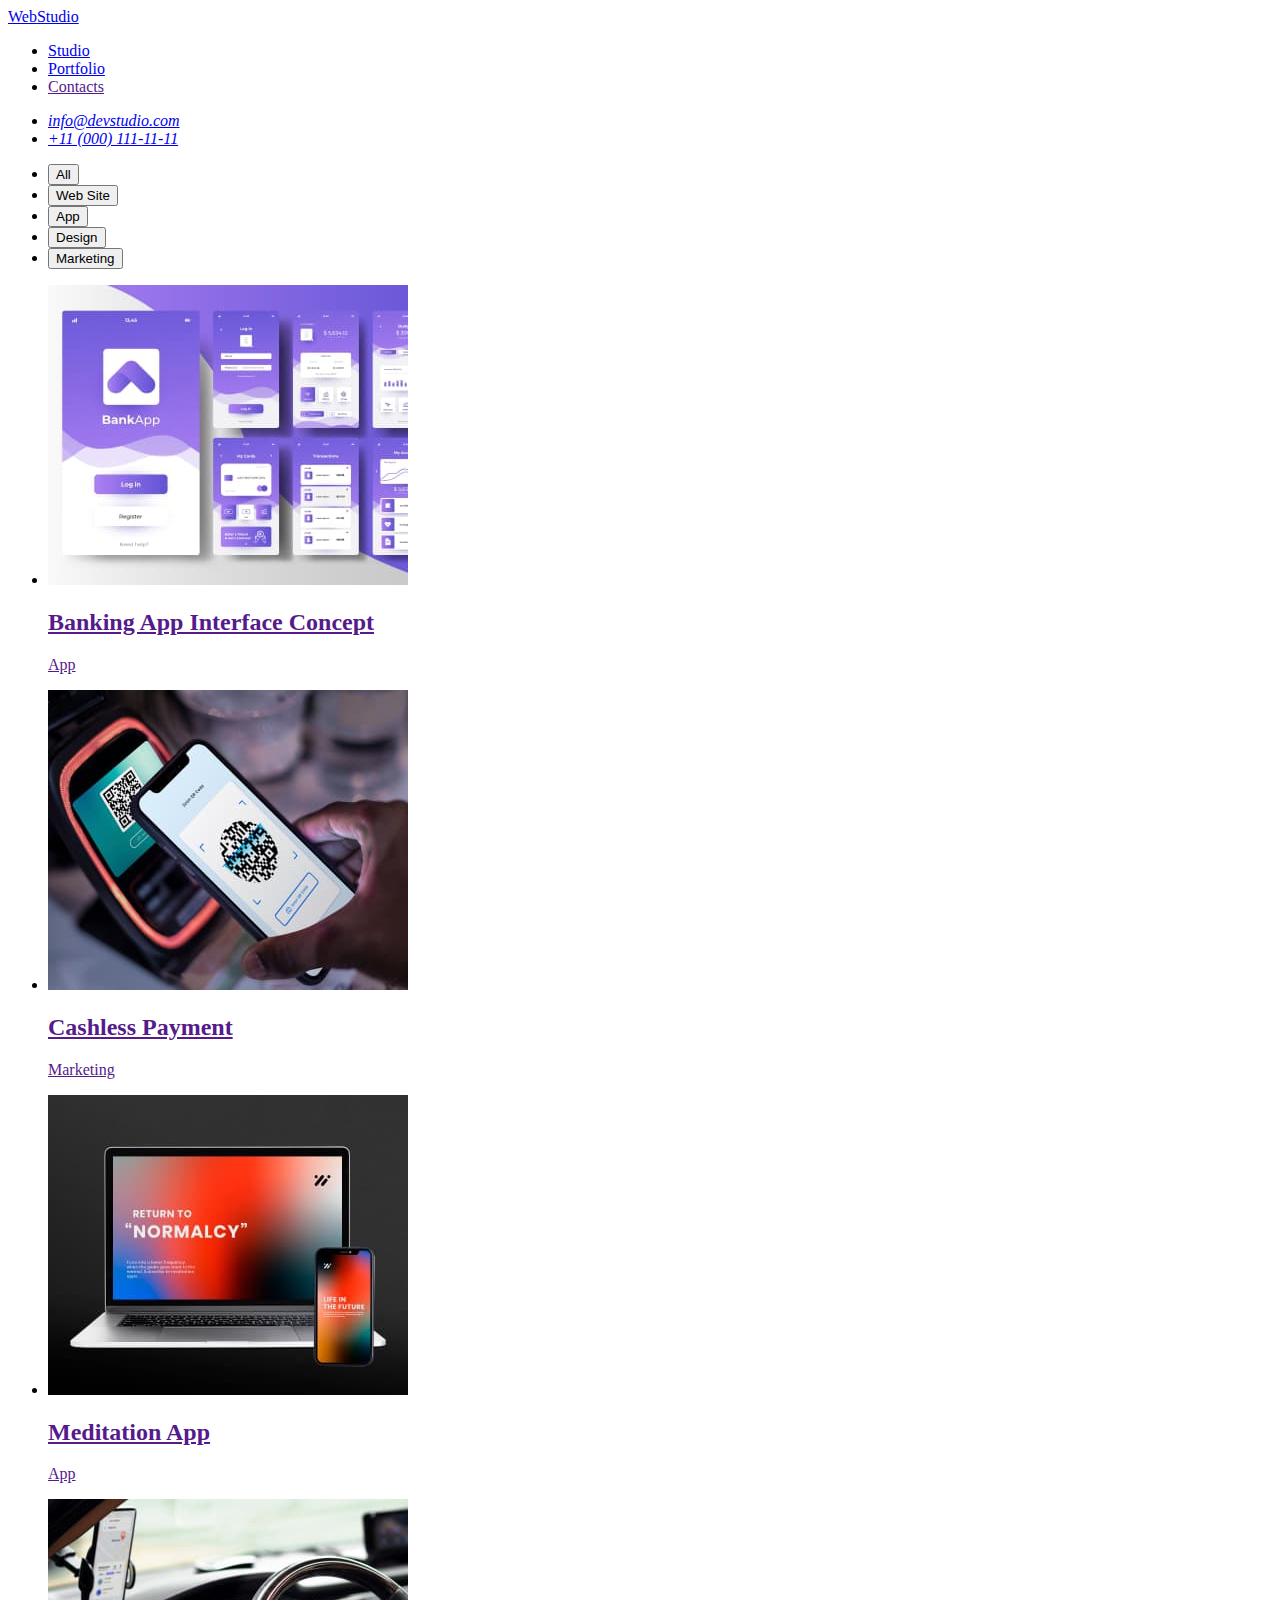
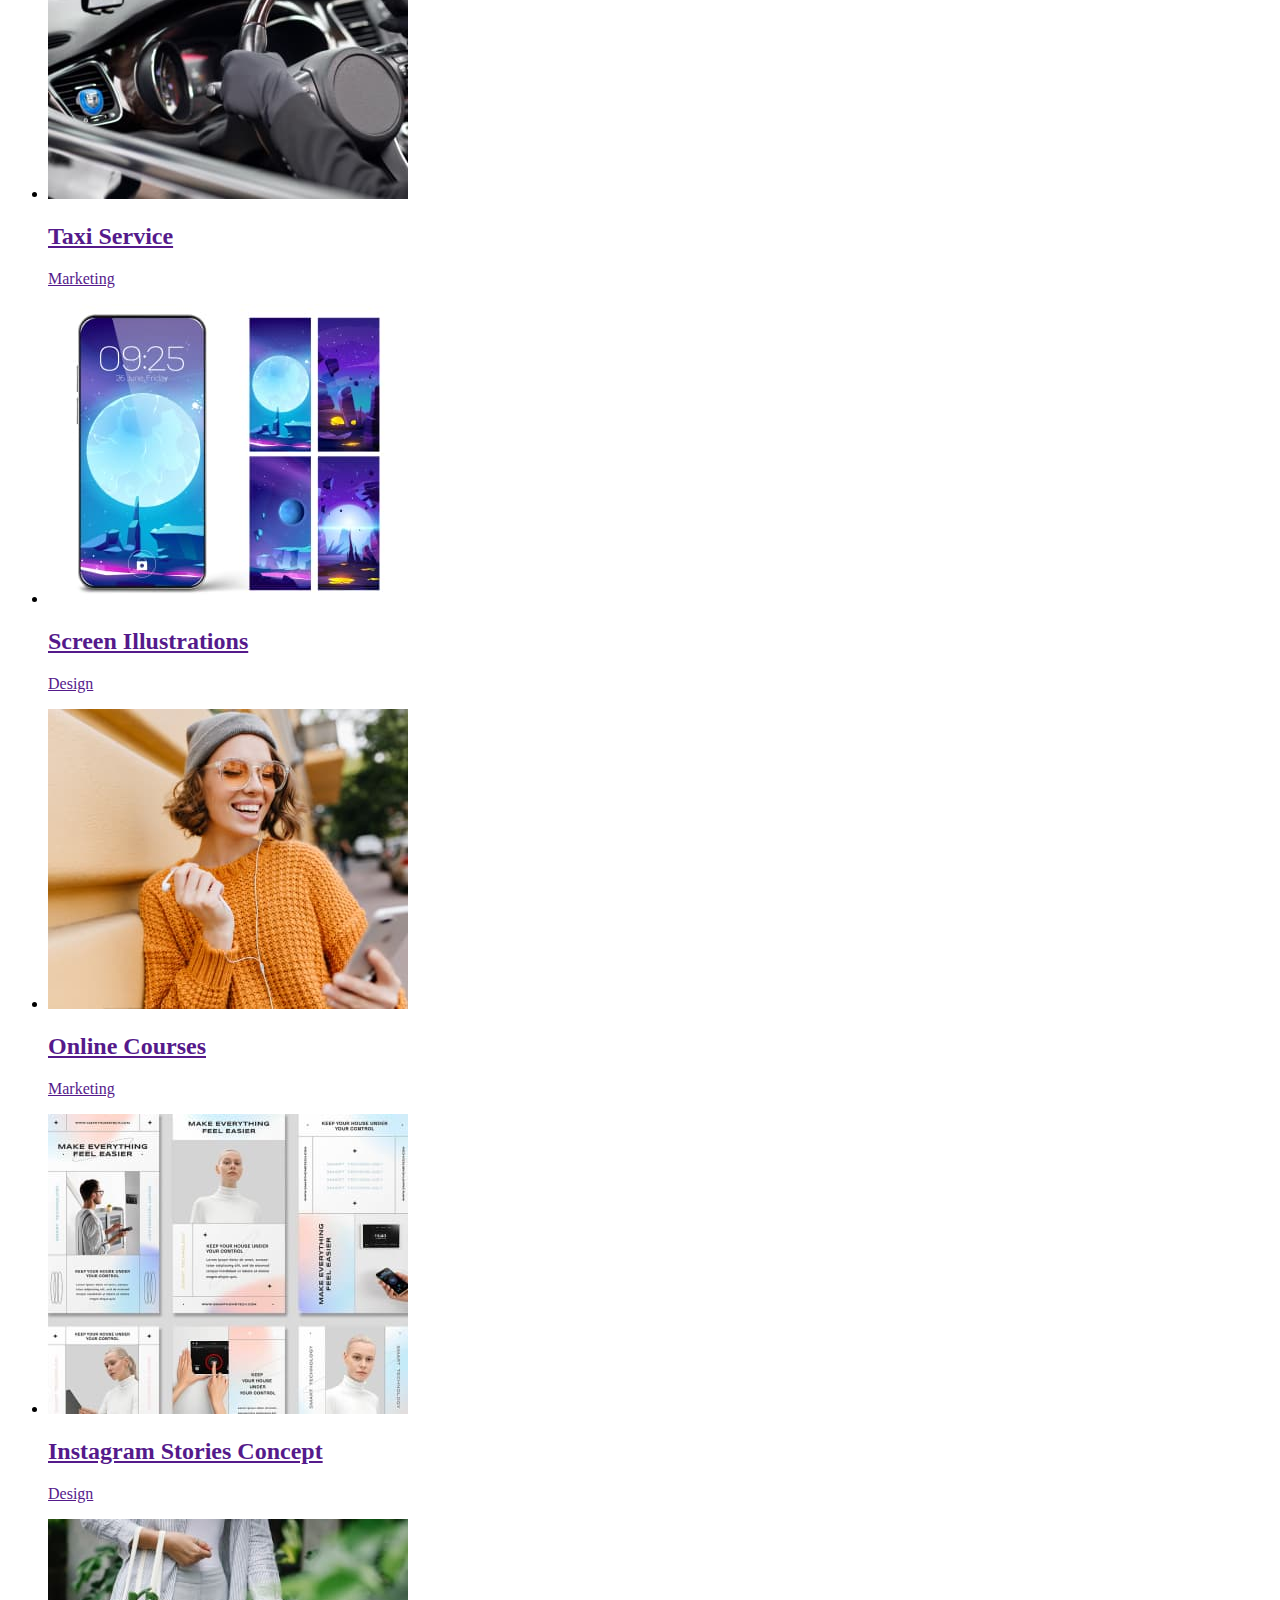
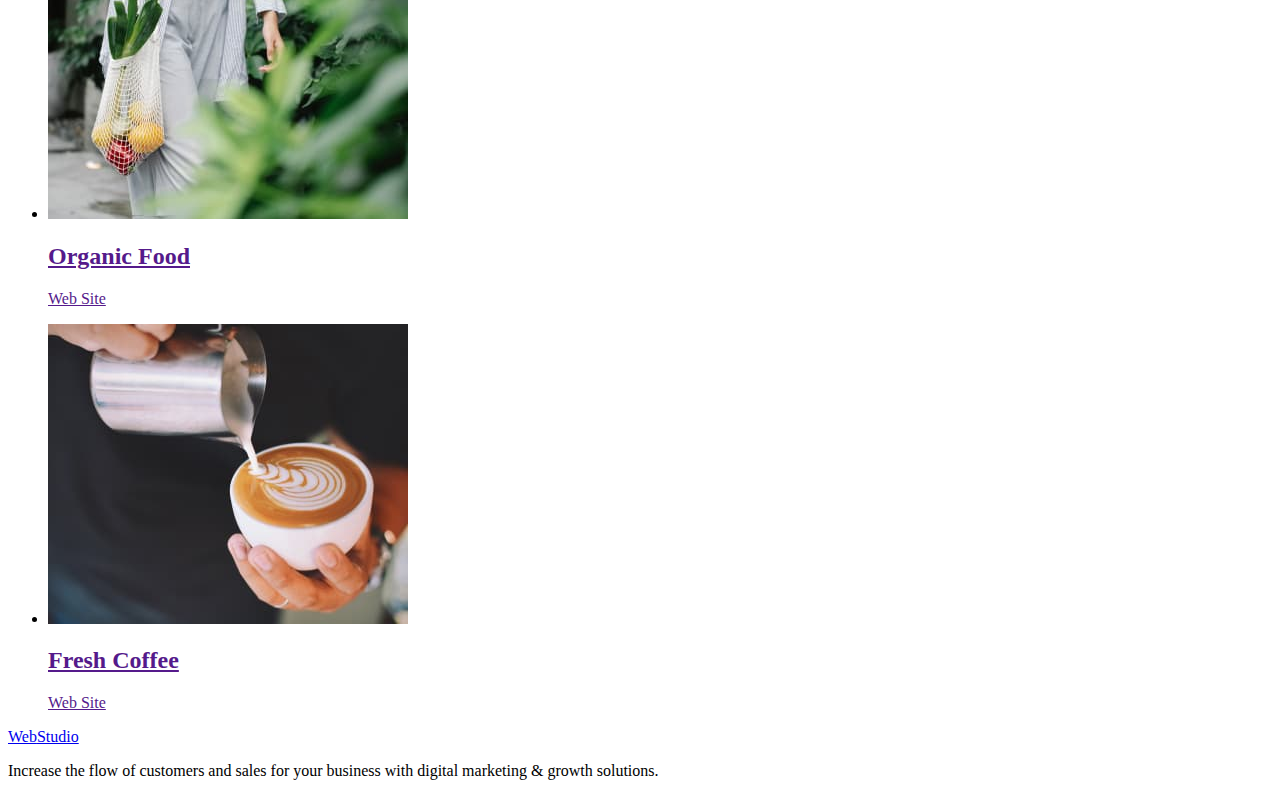
==== portfolio.html @ 2cf8aba6 "19.03" ====
<!DOCTYPE html>
<html lang="en">

<head>
  <meta charset="UTF-8">
  <meta http-equiv="X-UA-Compatible" content="IE=edge">
  <meta name="viewport" content="width=device-width, initial-scale=1.0">
  <title>Document</title>
  <link rel="preconnect" href="https://fonts.googleapis.com">
  <link rel="preconnect" href="https://fonts.gstatic.com" crossorigin>
  <link rel="preconnect" href="https://fonts.googleapis.com">
  <link rel="preconnect" href="https://fonts.gstatic.com" crossorigin>
  <link href="https://fonts.googleapis.com/css2?family=Raleway:wght@800&family=Roboto:wght@400;500;700;900&display=swap"
    rel="stylesheet">
  <link rel="stylesheet" href="./styles.css/styles.css">
</head>

<body>
  <header>
    <nav>
      <a href="./index.html" class="link-webstudio link">Web<span class="logo-studio">Studio</span> </a>
      <ul class="site-nav list">
        <li><a href="./index.html" class="nav-header link">Studio</a></li>
        <li><a href="./portfolio.html" class="nav-header link">Portfolio</a></li>
        <li><a href="" class="nav-header link">Contacts</a></li>
      </ul>
    </nav>
    <address class="auth-nav">
      <ul class="list">
        <li><a class="auth-nav-list link" href="mailto:info@devstudio.com">info@devstudio.com</a></li>
        <li><a class="auth-nav-list link" href="tel:+110001111111">+11 (000) 111-11-11</a></li>
      </ul>
    </address>
  </header>

  <main>
    <section>
      <h1 class="hidden-title" hidden>Hello</h1>
      <ul class="list">
        <li><button type="button" class="nav-button">All</button></li>
        <li><button type="button" class="nav-button">Web Site</button></li>
        <li><button type="button" class="nav-button">App</button></li>
        <li><button type="button" class="nav-button">Design</button></li>
        <li><button type="button" class="nav-button">Marketing</button></li>
      </ul>
      <ul class="gallery list">
        <li><a href="" class="link">
            <img src="./images/1.jpg" alt="banking-app" width="360">
            <h2 class="gallery-titile-small">Banking App Interface Concept</h2>
            <p class="gallery-text">App</p>
          </a></li>
        <li><a href="" class="link">
            <img src="./images/2.jpg" alt="marketing" width="360">
            <h2 class="gallery-titile-small">Cashless Payment</h2>
            <p class="gallery-text">Marketing</p>
          </a></li>
        <li><a href="" class="link">
            <img src="./images/3.jpg" alt="meditation-app" width="360">
            <h2 class="gallery-titile-small">Meditation App</h2>
            <p class="gallery-text">App</p>
          </a></li>
        <li><a href="" class="link">
            <img src="./images/4.jpg" alt="taxy-serv" width="360">
            <h2 class="gallery-titile-small">Taxi Service</h2>
            <p class="gallery-text">Marketing</p>
          </a></li>
        <li><a href="" class="link">
            <img src="./images/5.jpg" alt="illustrations" width="360">
            <h2 class="gallery-titile-small">Screen Illustrations</h2>
            <p class="gallery-text">Design</p>
          </a></li>
        <li><a href="" class="link">
            <img src="./images/6.jpg" alt="coursers-marceting" width="360">
            <h2 class="gallery-titile-small">Online Courses</h2>
            <p class="gallery-text">Marketing</p>
          </a></li>
        <li><a href="" class="link">
            <img src="./images/7.jpg" alt="stories-concept" width="360">
            <h2 class="gallery-titile-small">Instagram Stories Concept</h2>
            <p class="gallery-text">Design</p>
          </a></li>
        <li><a href="" class="link">
            <img src="./images/8.jpg" alt="organic-food" width="360">
            <h2 class="gallery-titile-small">Organic Food</h2>
            <p class="gallery-text">Web Site</p>
          </a></li>
        <li><a href="" class="link">
            <img src="./images/9.jpg" alt="coffee-site" width="360">
            <h2 class="gallery-titile-small">Fresh Coffee</h2>
            <p class="gallery-text">Web Site</p>
          </a></li>
      </ul>
    </section>
  </main>
  <footer class="footer">
    <a href="./index.html" class="footer-logo link">Web<span class="logo-studio-footer">Studio</span></a>
    <p class="footer-text">
      Increase the flow of customers and sales for your business with digital
      marketing & growth solutions.
    </p>
  </footer>
</body>

</html>
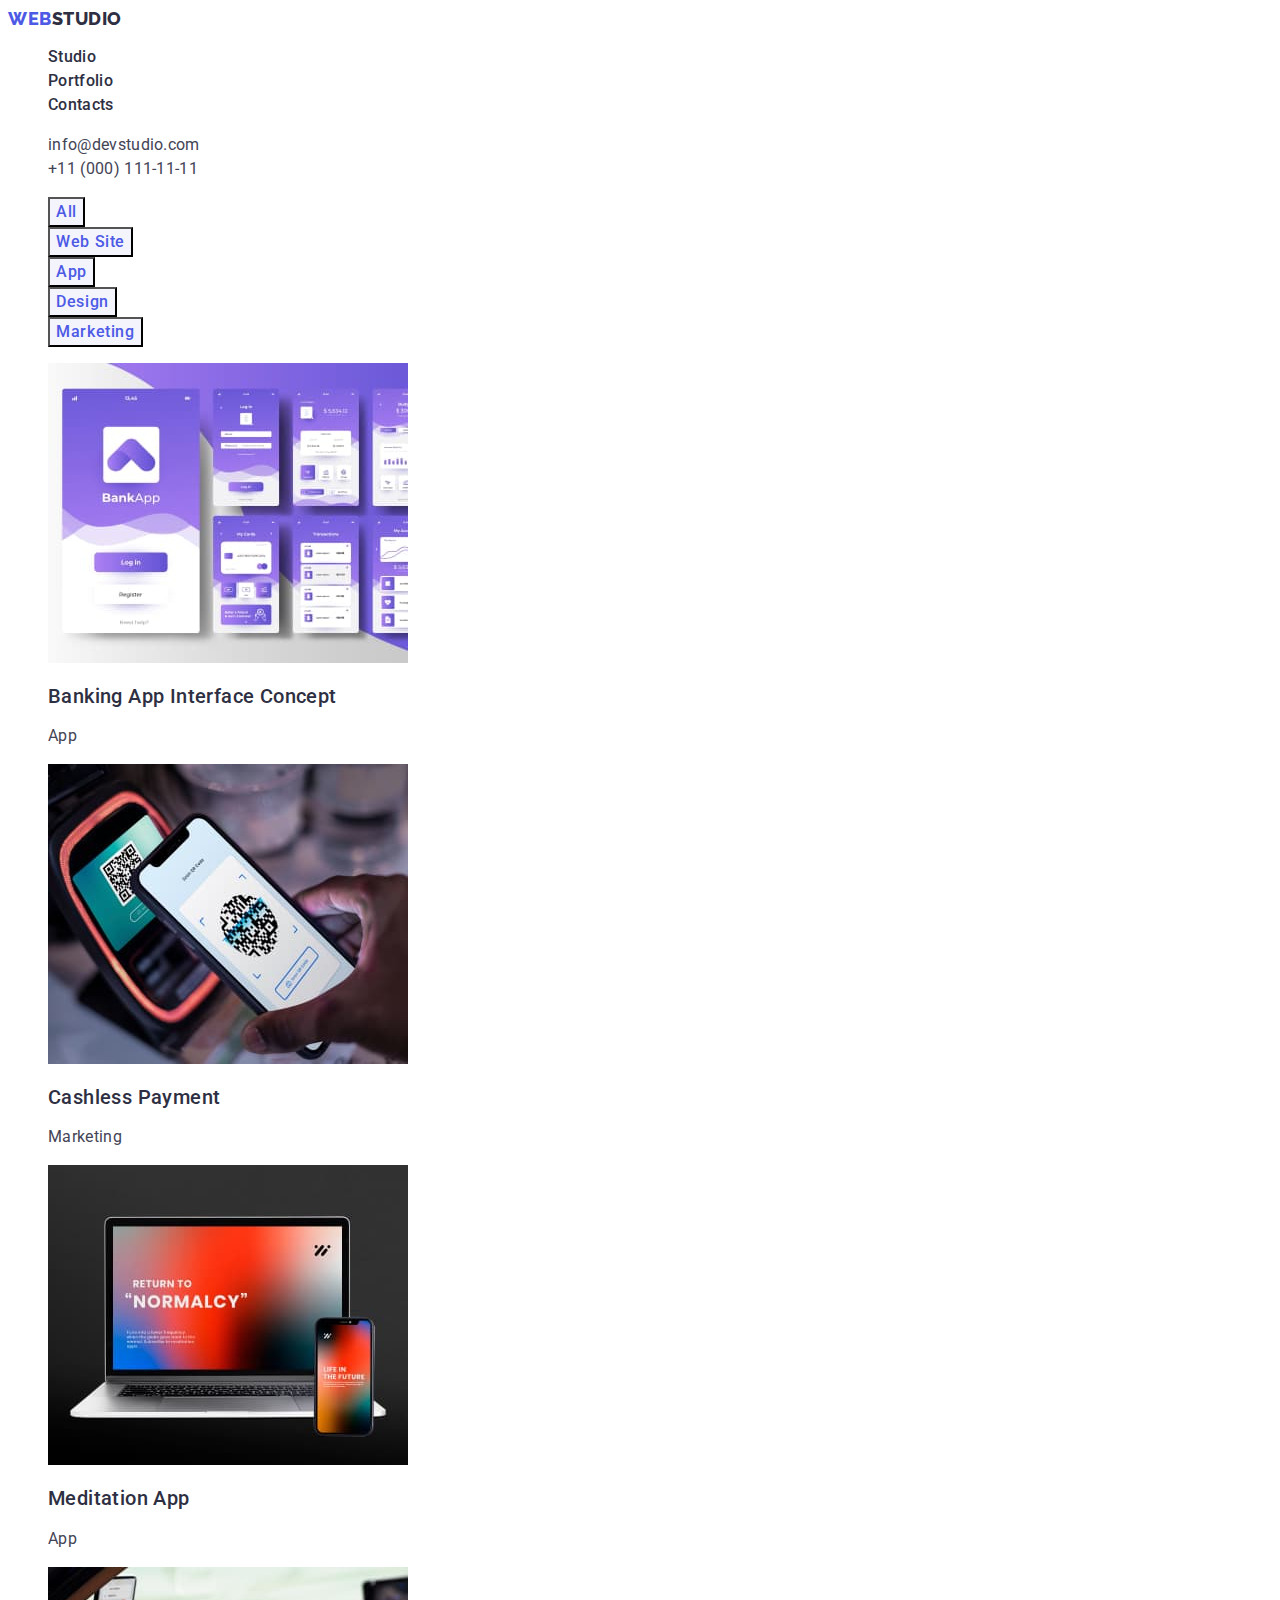
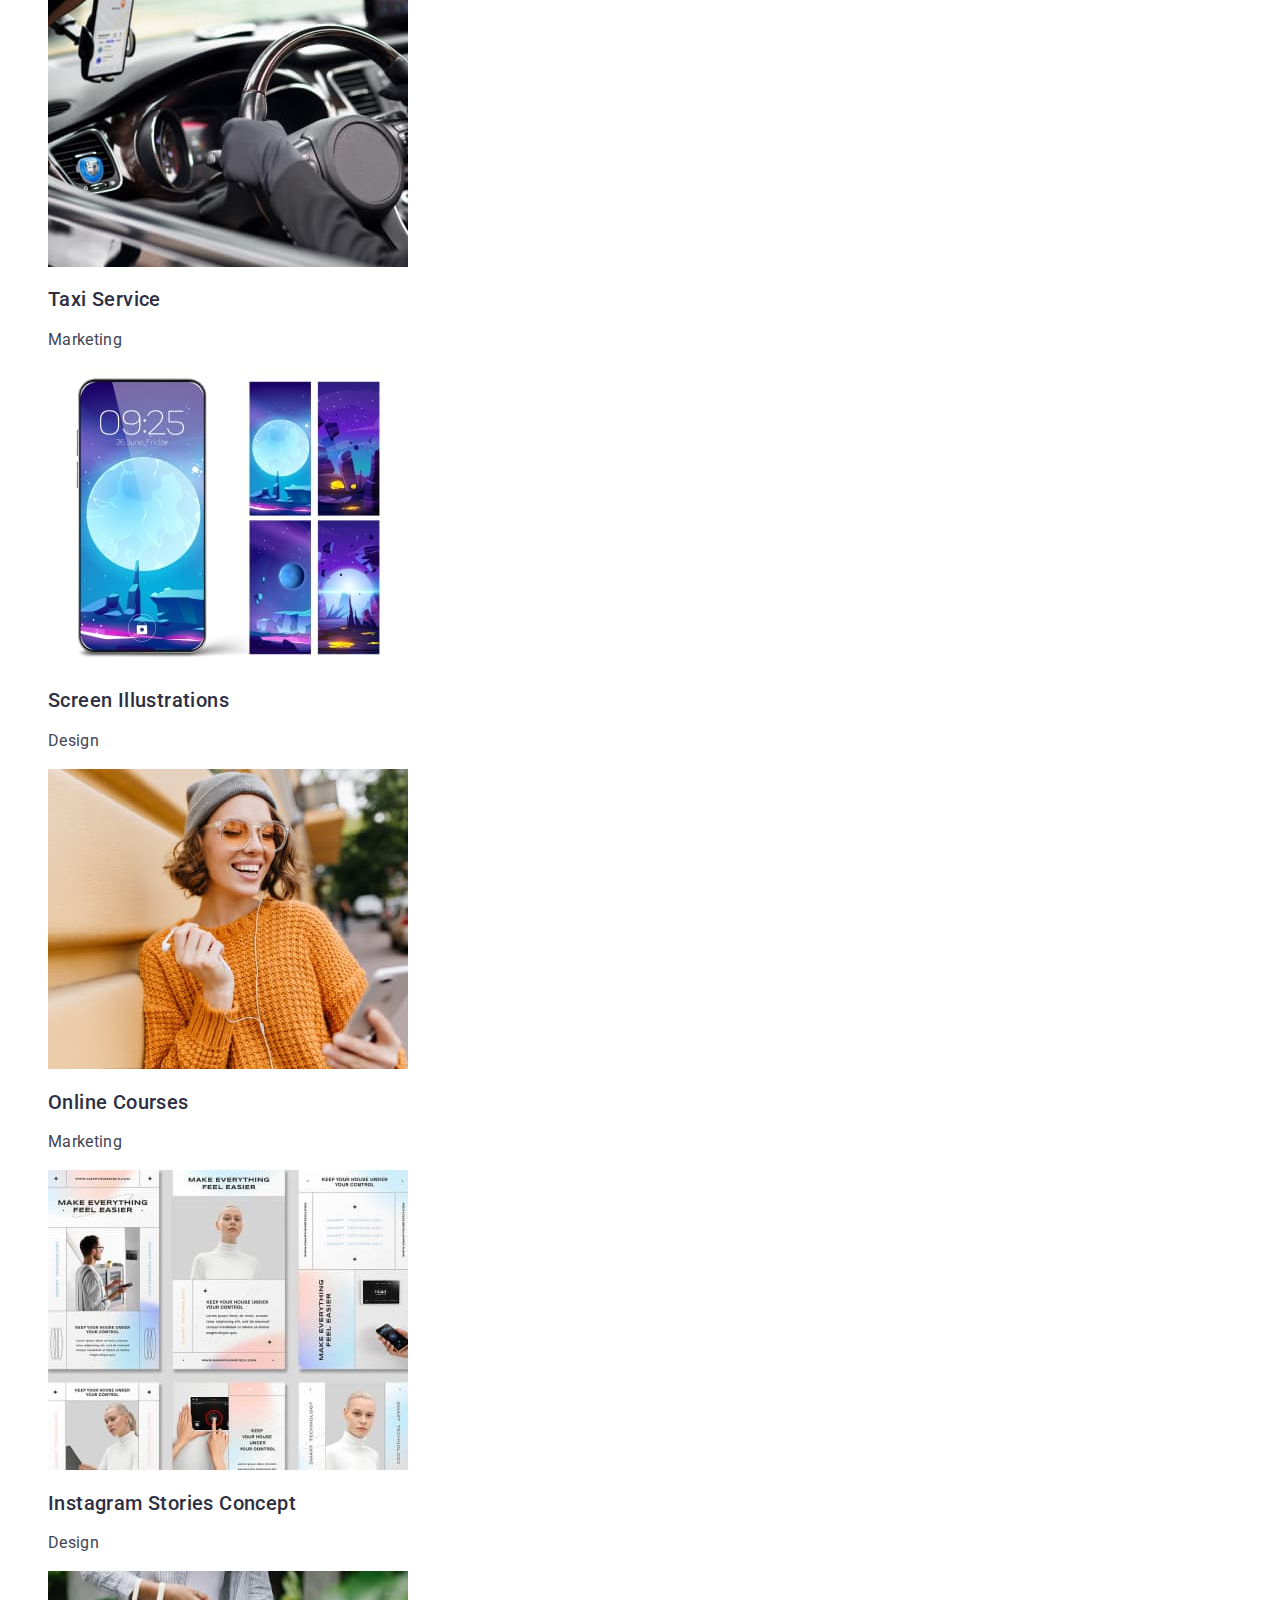
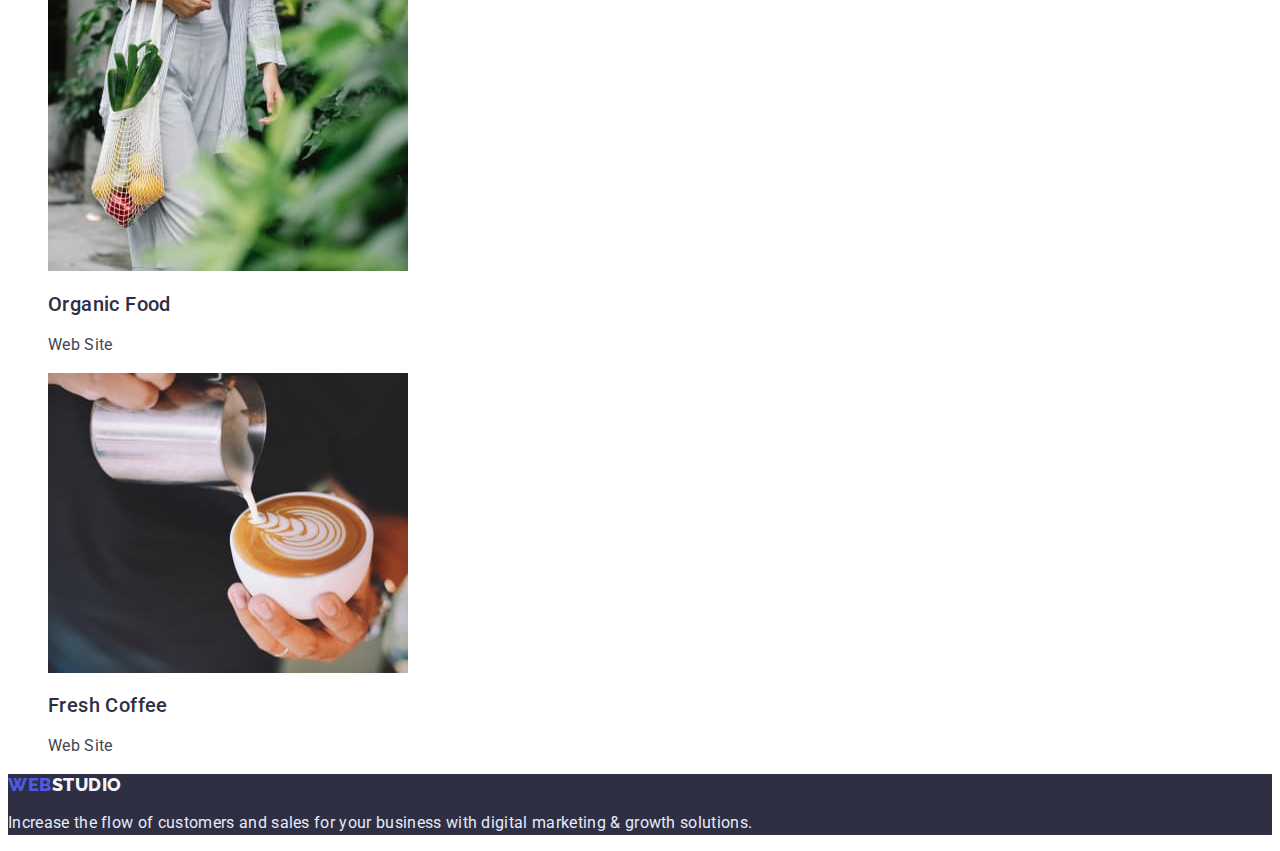
==== commit 1e71dd6f: "19/3/1" ====
--- a/portfolio.html
+++ b/portfolio.html
@@ -1,104 +1,100 @@
 <!DOCTYPE html>
 <html lang="en">
+<head>
+    <meta charset="UTF-8">
+    <meta http-equiv="X-UA-Compatible" content="IE=edge">
+    <meta name="viewport" content="width=device-width, initial-scale=1.0">
+    <title>Document</title>
+    <link rel="preconnect" href="https://fonts.googleapis.com">
+    <link rel="preconnect" href="https://fonts.gstatic.com" crossorigin>
+   <link rel="preconnect" href="https://fonts.googleapis.com">
+<link rel="preconnect" href="https://fonts.gstatic.com" crossorigin>
+<link href="https://fonts.googleapis.com/css2?family=Raleway:wght@800&family=Roboto:wght@400;500;700;900&display=swap" rel="stylesheet">
+    <link rel="stylesheet" href="./css/styles.css">
+</head>
+<body>
+    <header>
+      <nav>
+        <a href="./index.html" class="link-webstudio link">Web<span class="logo-studio">Studio</span> </a>
+        <ul class="site-nav list">
+          <li><a href="./index.html" class="nav-header link">Studio</a></li>
+          <li><a href="./portfolio.html" class="nav-header link">Portfolio</a></li>
+          <li><a href="" class="nav-header link">Contacts</a></li>
+        </ul>
+      </nav>
+      <address class="auth-nav">
+        <ul class="list">
+          <li><a class="auth-nav-list link" href="mailto:info@devstudio.com">info@devstudio.com</a></li>
+          <li><a class="auth-nav-list link" href="tel:+110001111111">+11 (000) 111-11-11</a></li>
+        </ul>
+      </address>
+    </header>
 
-<head>
-  <meta charset="UTF-8">
-  <meta http-equiv="X-UA-Compatible" content="IE=edge">
-  <meta name="viewport" content="width=device-width, initial-scale=1.0">
-  <title>Document</title>
-  <link rel="preconnect" href="https://fonts.googleapis.com">
-  <link rel="preconnect" href="https://fonts.gstatic.com" crossorigin>
-  <link rel="preconnect" href="https://fonts.googleapis.com">
-  <link rel="preconnect" href="https://fonts.gstatic.com" crossorigin>
-  <link href="https://fonts.googleapis.com/css2?family=Raleway:wght@800&family=Roboto:wght@400;500;700;900&display=swap"
-    rel="stylesheet">
-  <link rel="stylesheet" href="./styles.css/styles.css">
-</head>
-
-<body>
-  <header>
-    <nav>
-      <a href="./index.html" class="link-webstudio link">Web<span class="logo-studio">Studio</span> </a>
-      <ul class="site-nav list">
-        <li><a href="./index.html" class="nav-header link">Studio</a></li>
-        <li><a href="./portfolio.html" class="nav-header link">Portfolio</a></li>
-        <li><a href="" class="nav-header link">Contacts</a></li>
-      </ul>
-    </nav>
-    <address class="auth-nav">
-      <ul class="list">
-        <li><a class="auth-nav-list link" href="mailto:info@devstudio.com">info@devstudio.com</a></li>
-        <li><a class="auth-nav-list link" href="tel:+110001111111">+11 (000) 111-11-11</a></li>
-      </ul>
-    </address>
-  </header>
-
-  <main>
+      <main>
     <section>
       <h1 class="hidden-title" hidden>Hello</h1>
-      <ul class="list">
-        <li><button type="button" class="nav-button">All</button></li>
-        <li><button type="button" class="nav-button">Web Site</button></li>
-        <li><button type="button" class="nav-button">App</button></li>
-        <li><button type="button" class="nav-button">Design</button></li>
-        <li><button type="button" class="nav-button">Marketing</button></li>
-      </ul>
-      <ul class="gallery list">
-        <li><a href="" class="link">
-            <img src="./images/1.jpg" alt="banking-app" width="360">
-            <h2 class="gallery-titile-small">Banking App Interface Concept</h2>
-            <p class="gallery-text">App</p>
+        <ul class="list">
+          <li><button type="button" class="nav-button">All</button></li>
+          <li><button type="button" class="nav-button">Web Site</button></li>
+          <li><button type="button" class="nav-button">App</button></li>
+          <li><button type="button" class="nav-button">Design</button></li>
+          <li><button type="button" class="nav-button">Marketing</button></li>
+        </ul>
+        <ul class="gallery list">
+          <li><a href="" class="link">
+          <img src="./images/1.jpg" alt="banking-app" width="360">     
+          <h2 class="gallery-titile-small">Banking App Interface Concept</h2>
+          <p class="gallery-text">App</p>
           </a></li>
-        <li><a href="" class="link">
+          <li><a href="" class="link">
             <img src="./images/2.jpg" alt="marketing" width="360">
             <h2 class="gallery-titile-small">Cashless Payment</h2>
             <p class="gallery-text">Marketing</p>
-          </a></li>
-        <li><a href="" class="link">
+            </a></li>
+          <li><a href="" class="link">
             <img src="./images/3.jpg" alt="meditation-app" width="360">
             <h2 class="gallery-titile-small">Meditation App</h2>
             <p class="gallery-text">App</p>
-          </a></li>
-        <li><a href="" class="link">
+            </a></li>
+          <li><a href="" class="link">
             <img src="./images/4.jpg" alt="taxy-serv" width="360">
             <h2 class="gallery-titile-small">Taxi Service</h2>
             <p class="gallery-text">Marketing</p>
-          </a></li>
-        <li><a href="" class="link">
+            </a></li>
+          <li><a href="" class="link">
             <img src="./images/5.jpg" alt="illustrations" width="360">
             <h2 class="gallery-titile-small">Screen Illustrations</h2>
             <p class="gallery-text">Design</p>
-          </a></li>
-        <li><a href="" class="link">
+            </a></li>
+          <li><a href="" class="link">
             <img src="./images/6.jpg" alt="coursers-marceting" width="360">
             <h2 class="gallery-titile-small">Online Courses</h2>
             <p class="gallery-text">Marketing</p>
-          </a></li>
-        <li><a href="" class="link">
+            </a></li>
+          <li><a href="" class="link">
             <img src="./images/7.jpg" alt="stories-concept" width="360">
             <h2 class="gallery-titile-small">Instagram Stories Concept</h2>
             <p class="gallery-text">Design</p>
-          </a></li>
-        <li><a href="" class="link">
+           </a></li>
+          <li><a href="" class="link">
             <img src="./images/8.jpg" alt="organic-food" width="360">
             <h2 class="gallery-titile-small">Organic Food</h2>
             <p class="gallery-text">Web Site</p>
           </a></li>
-        <li><a href="" class="link">
+          <li><a href="" class="link">
             <img src="./images/9.jpg" alt="coffee-site" width="360">
             <h2 class="gallery-titile-small">Fresh Coffee</h2>
             <p class="gallery-text">Web Site</p>
           </a></li>
-      </ul>
-    </section>
-  </main>
-  <footer class="footer">
-    <a href="./index.html" class="footer-logo link">Web<span class="logo-studio-footer">Studio</span></a>
-    <p class="footer-text">
-      Increase the flow of customers and sales for your business with digital
-      marketing & growth solutions.
-    </p>
-  </footer>
+        </ul>
+              </section>   
+            </main>
+            <footer class="footer">
+              <a href="./index.html" class="footer-logo link">Web<span class="logo-studio-footer">Studio</span></a>
+              <p class="footer-text">
+                Increase the flow of customers and sales for your business with digital
+                marketing & growth solutions.
+              </p>
+            </footer>
 </body>
-
-</html>+</html>
--- a/css/styles.css
+++ b/css/styles.css
@@ -0,0 +1,292 @@
+/*   #FFFFFF  */
+/*#2E2F42 navy blue*/
+/* #434455 text small*/
+/* #F4F4FD footer, studio */
+/* #4D5AE5 web*/
+
+
+/*----mains----*/
+
+:root {
+    --primary-text-color: #434455;
+    --accent-text-color: #2E2F42;
+    --accent: #4D5AE5;
+    --soft-white: #F4F4FD;
+    --pure-wite: #fff;
+    --almost-white: #F5F5F5;
+    --blue: #404bbf;
+    --footer-text: #E7E9FC;
+}
+
+body {
+    background-color: var(--pure-wite);
+    color: var(--primary-text-color);
+    font-family: Roboto, sans-serif;
+    letter-spacing: 0.02em;
+}
+
+header {
+    background-color: var(--pure-wite);
+}
+
+.link {
+    text-decoration: none;
+}
+
+/*new code*/
+.link-webstudio {
+    color: var(--accent);
+    font-family: Raleway, sans-serif;
+
+
+    font-weight: 800;
+    font-size: 18px;
+    line-height: 1.17;
+
+    letter-spacing: 0.03em;
+    text-transform: uppercase;
+}
+
+.nav-header {
+    font-weight: 500;
+    font-size: 16px;
+    line-height: 1.5;
+    letter-spacing: 0.02em;
+    color: var(--accent-text-color);
+}
+
+.logo-studio {
+    color: var(--accent-text-color);
+
+}
+
+
+
+.list {
+    list-style: none;
+}
+
+/*----navigation----*/
+
+
+.nav-header:hover,
+.nav-header:focus {
+    color: var(--blue);
+}
+
+
+.auth-nav {
+    color: var(--primary-text-color);
+    font-style: normal;
+
+    font-size: 16px;
+    line-height: 1.5;
+
+}
+
+.auth-nav-list {
+    font-size: 16px;
+    line-height: 1.5;
+    letter-spacing: 0.02em;
+    color: var(--primary-text-color);
+
+}
+
+.auth-nav .link:hover {
+    color: var(--blue)
+}
+
+.auth-nav-list:focus {
+    color: var(--blue)
+}
+
+/*-----hero-----*/
+
+.hero {
+    background-color: var(--accent-text-color);
+}
+
+.hero-title {
+    color: var(--pure-wite);
+
+    font-weight: 700;
+    font-size: 56px;
+    text-align: center;
+    line-height: 1.07;
+    letter-spacing: 0.02em;
+}
+
+.hero-button {
+    font-family: "Roboto", sans-serif;
+    color: var(--pure-wite);
+    font-weight: 500;
+    font-size: 16px;
+    line-height: 1.5;
+    letter-spacing: 0.04em;
+    align-items: center;
+
+    background-color: var(--accent);
+    cursor: pointer;
+
+}
+
+.hero-button:hover,
+.hero-button:focus {
+    background-color: var(--blue)
+}
+
+/*----sections and titles----*/
+
+/*-----advantages-----*/
+
+.advantages-title {
+    color: var(--accent-text-color);
+
+
+}
+
+.advantages-title-small {
+    color: var(--accent-text-color);
+    font-weight: 500;
+    font-size: 20px;
+    line-height: 1.2;
+    letter-spacing: 0.02em;
+
+}
+
+.advantages-text {
+    color: var(--primary-text-color);
+
+    font-size: 16px;
+    line-height: 1.5;
+}
+
+/*----works----*/
+
+.works-title {
+    color: var(--accent-text-color);
+    font-weight: 700;
+    font-size: 36px;
+    line-height: 1.11;
+    text-align: center;
+    text-transform: capitalize;
+}
+
+/*---team-----*/
+
+.team {
+    background-color: var(--soft-white);
+}
+
+.team-persons {
+    background-color: var(--pure-wite);
+}
+
+.team-title {
+    color: var(--accent-text-color);
+    font-weight: 700;
+    font-size: 36px;
+    line-height: 1.11;
+    text-align: center;
+    text-transform: capitalize;
+    letter-spacing: 0.02em;
+
+
+}
+
+.team-title-small {
+    color: var(--accent-text-color);
+    font-weight: 500;
+    font-size: 20px;
+    line-height: 1.2;
+    text-align: center;
+    letter-spacing: 0.02em;
+}
+
+.team-text {
+    color: var(--primary-text-color);
+    font-size: 16px;
+    line-height: 1.5;
+    text-align: center;
+}
+
+.footer {
+    background-color: var(--accent-text-color);
+}
+
+.footer-logo {
+    color: var(--accent);
+    font-family: Raleway, sans-serif;
+    font-weight: 800;
+    font-size: 18px;
+    line-height: 1.17;
+    letter-spacing: 0.03em;
+    text-transform: uppercase;
+}
+
+.footer-text {
+    color: var(--footer-text);
+    font-weight: 400;
+    font-size: 16px;
+    line-height: 24px;
+
+}
+
+.logo-studio-footer {
+    color: var(--soft-white);
+}
+
+/*-----button---*/
+.button {
+    color: var(--pure-wite);
+    background-color: var(--accent);
+    cursor: pointer;
+}
+
+.button:hover {
+    color: var(--accent);
+    background-color: var(--soft-white);
+
+}
+
+/*-----PORTFOLIO----*/
+
+
+.nav-button {
+    color: var(--accent);
+    font-family: "Roboto", sans-serif;
+
+    background-color: var(--soft-white);
+    font-weight: 500;
+
+    font-size: 16px;
+    line-height: 1.5;
+    letter-spacing: 0.04em;
+    text-align: center;
+    cursor: pointer;
+
+}
+
+.nav-button:hover,
+.nav-button:focus {
+    color: var(--pure-wite);
+    background-color: var(--blue);
+}
+
+
+.gallery-titile-small {
+    color: var(--accent-text-color);
+    font-weight: 500;
+    font-size: 20px;
+    line-height: 1.2;
+    letter-spacing: 0.02em;
+
+}
+
+.gallery-text {
+    color: var(--primary-text-color);
+
+    font-size: 16px;
+    line-height: 1.5;
+
+}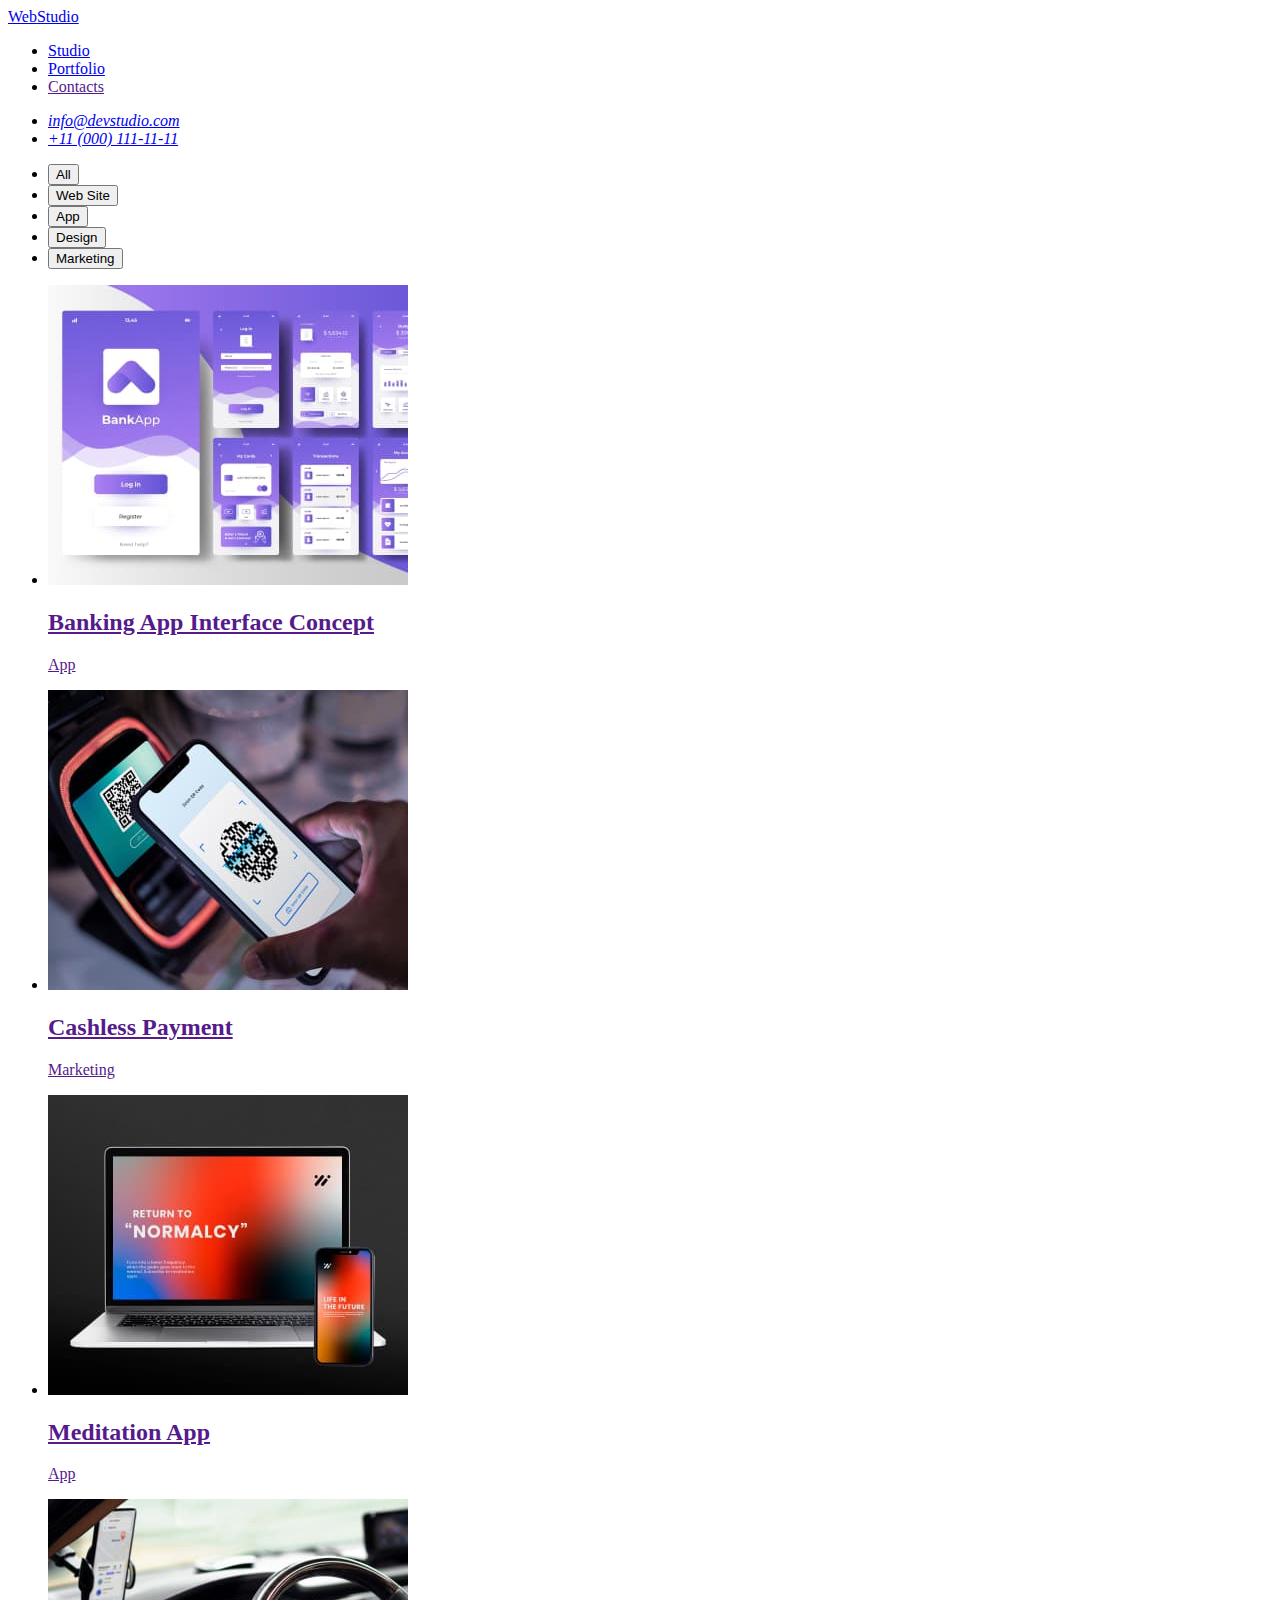
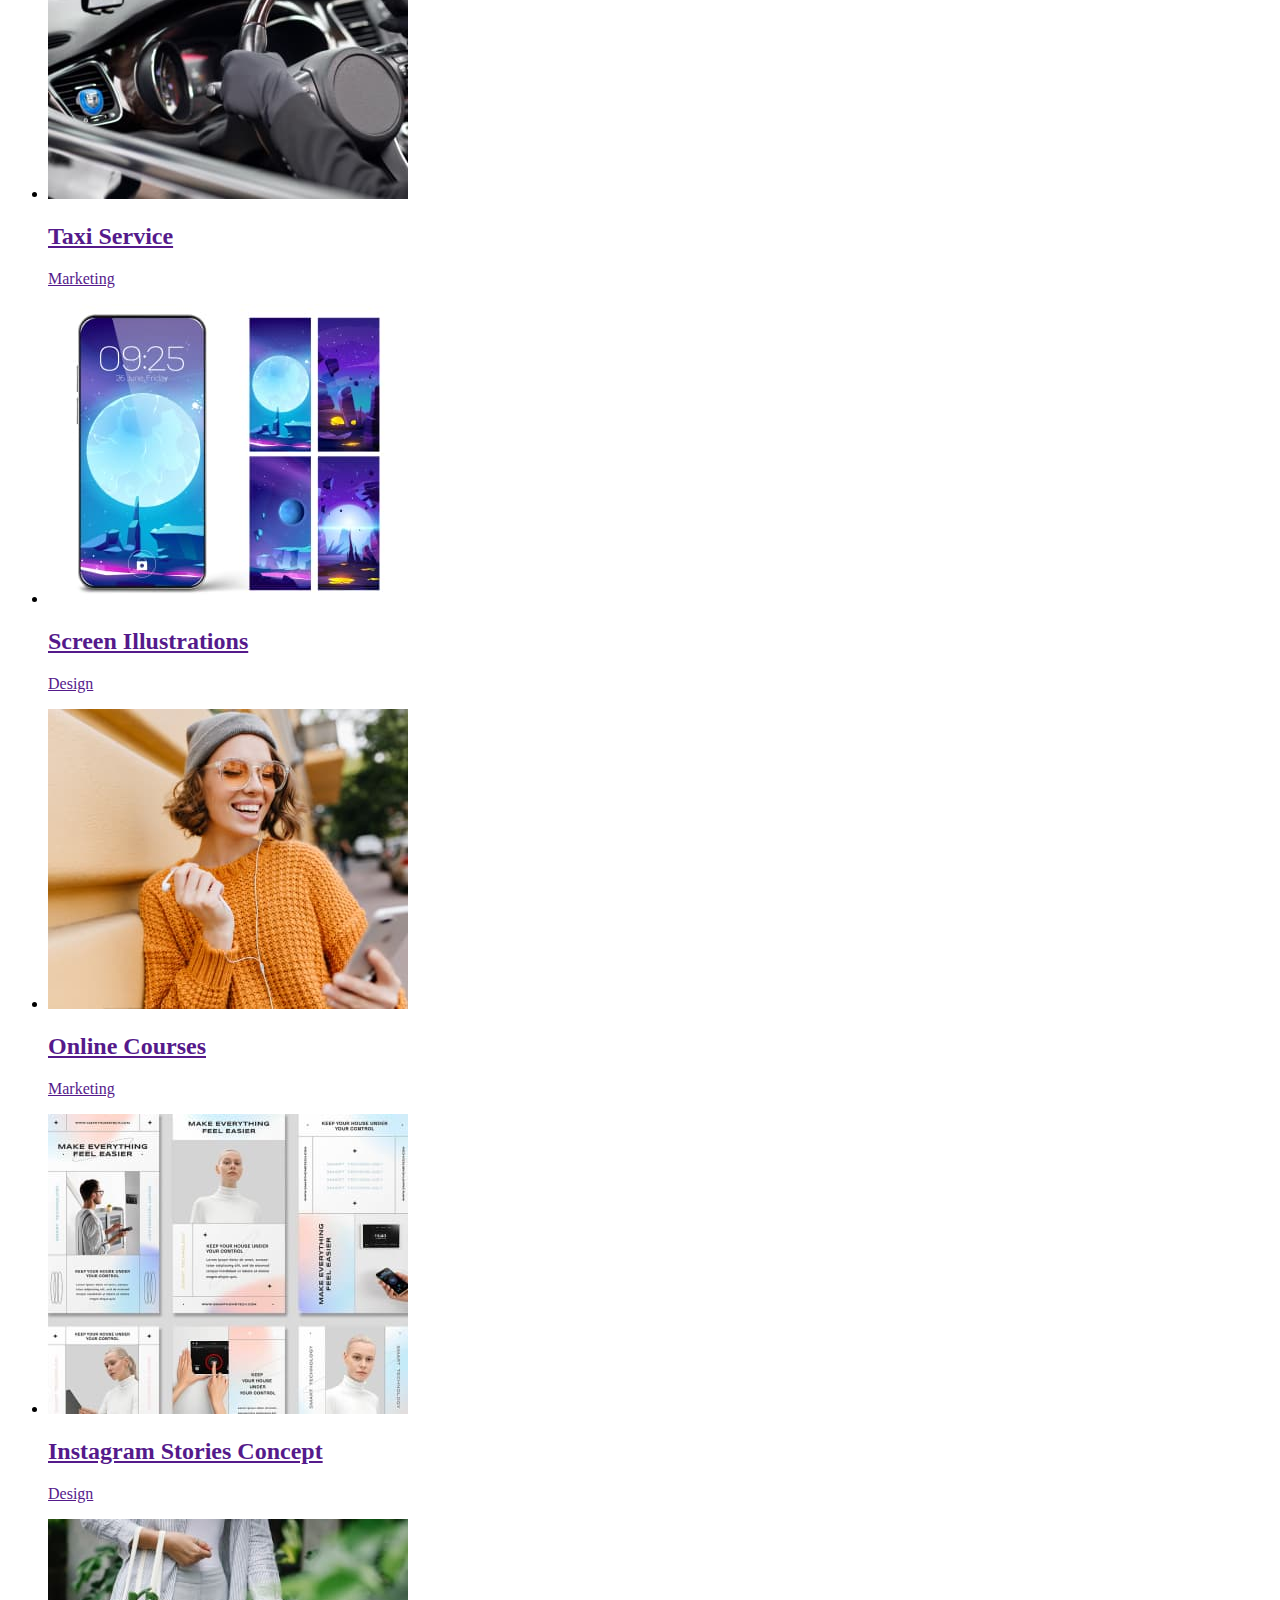
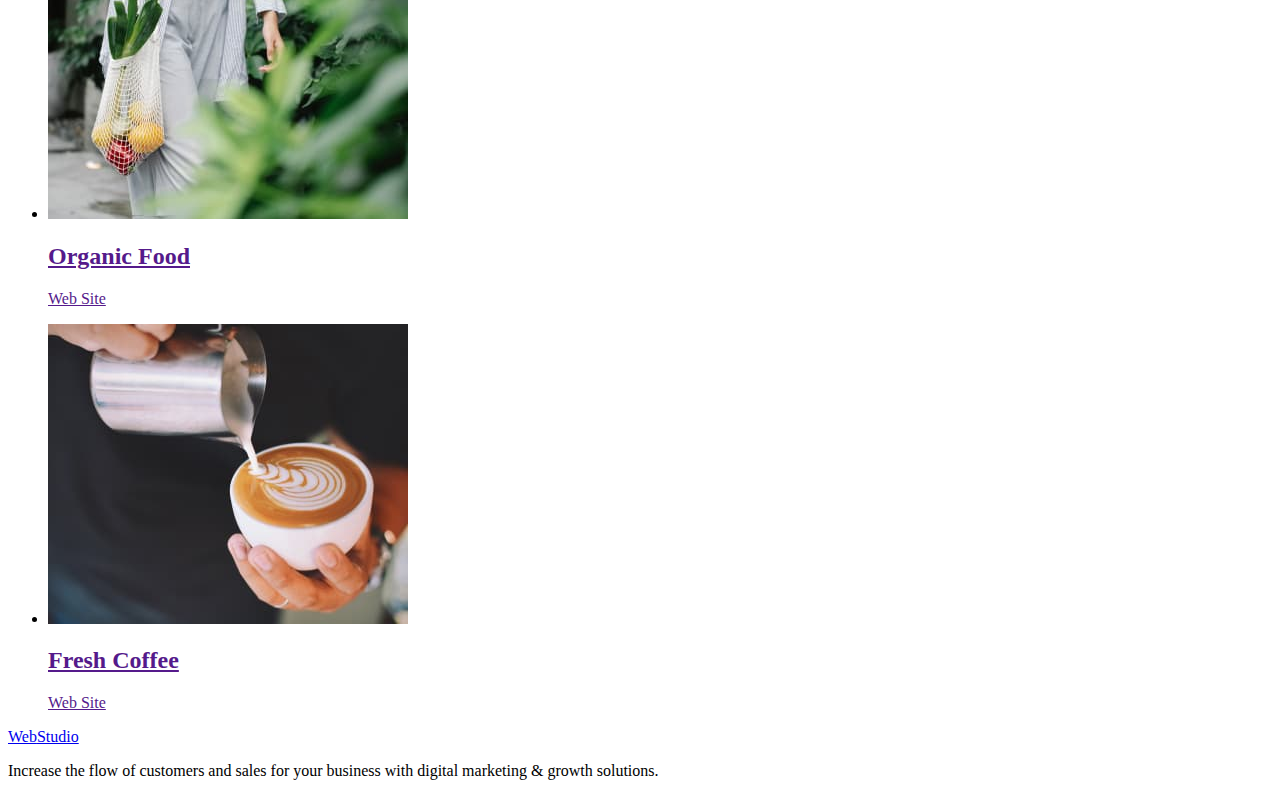
==== commit 2f7570d2: "19.03" ====
--- a/portfolio.html
+++ b/portfolio.html
@@ -10,7 +10,7 @@
    <link rel="preconnect" href="https://fonts.googleapis.com">
 <link rel="preconnect" href="https://fonts.gstatic.com" crossorigin>
 <link href="https://fonts.googleapis.com/css2?family=Raleway:wght@800&family=Roboto:wght@400;500;700;900&display=swap" rel="stylesheet">
-    <link rel="stylesheet" href="./css/styles.css">
+    <link rel="stylesheet" href="./styles.css/styles.css">
 </head>
 <body>
     <header>
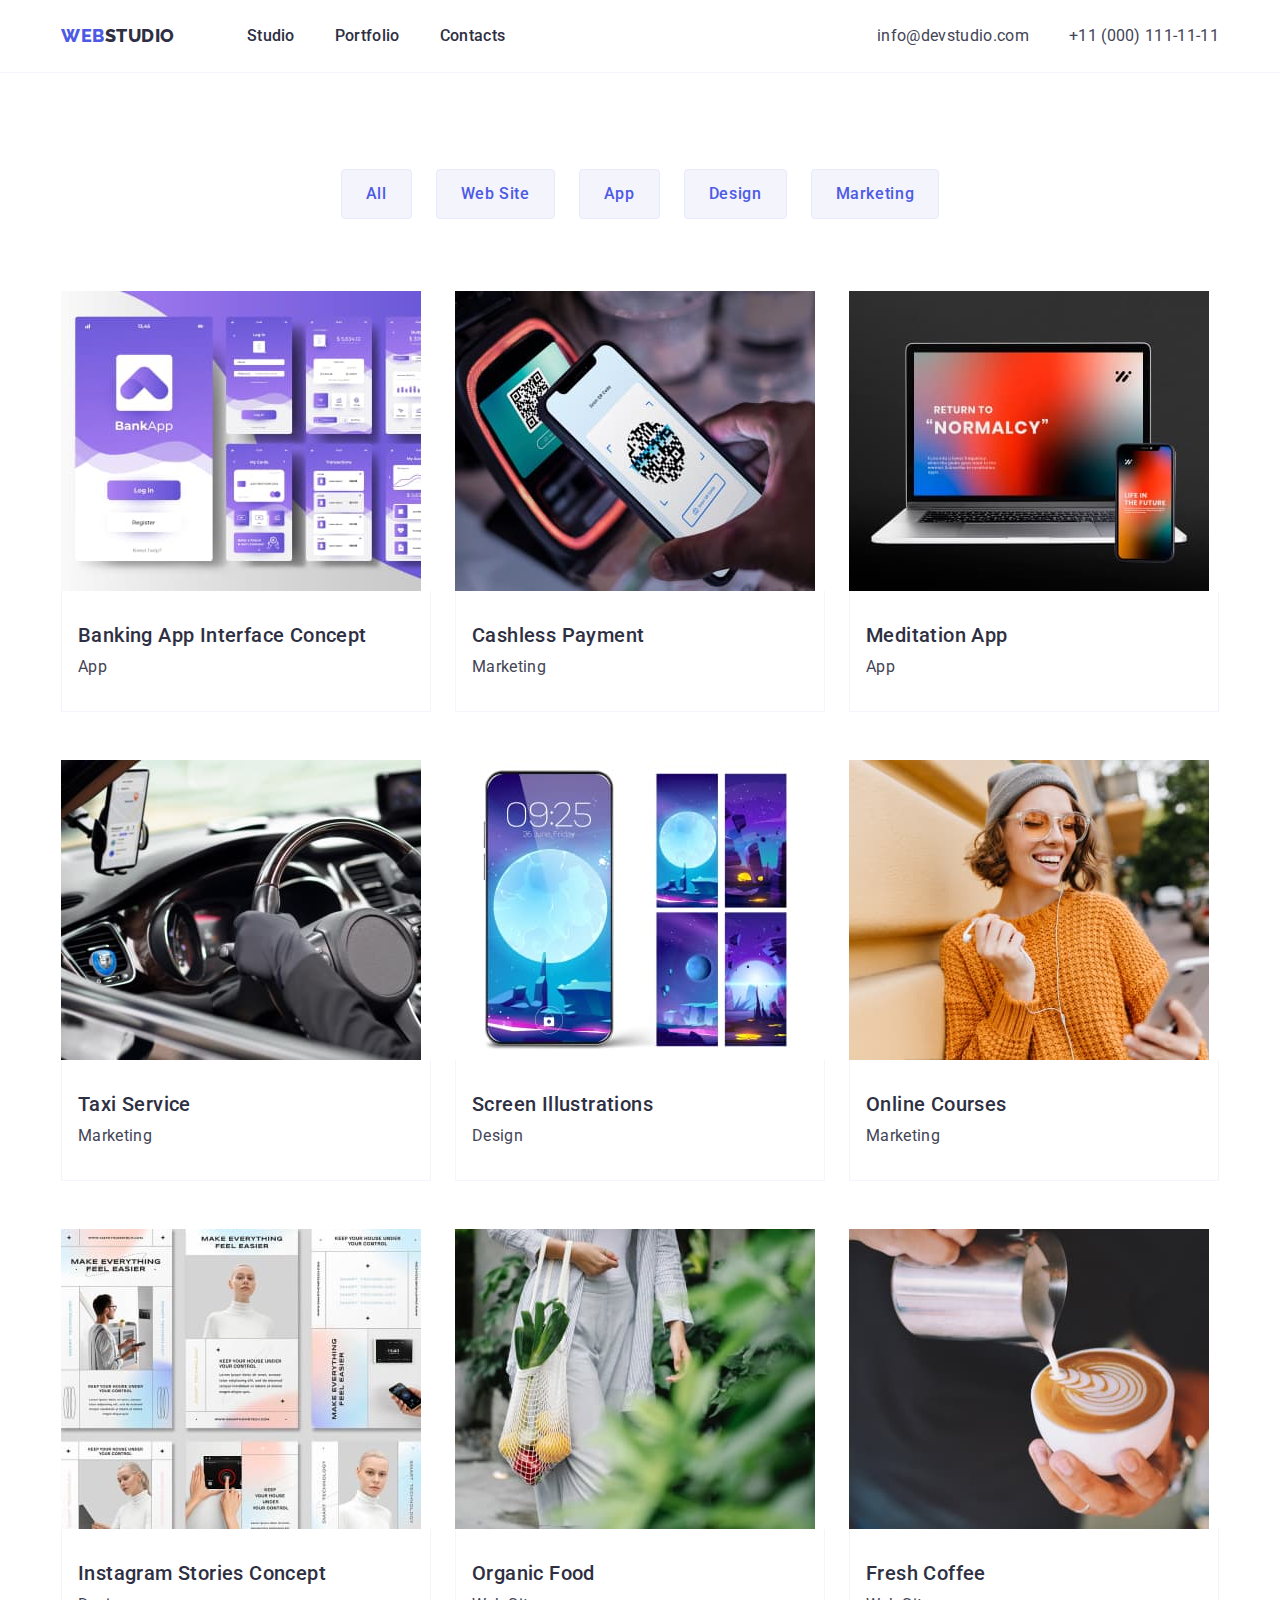
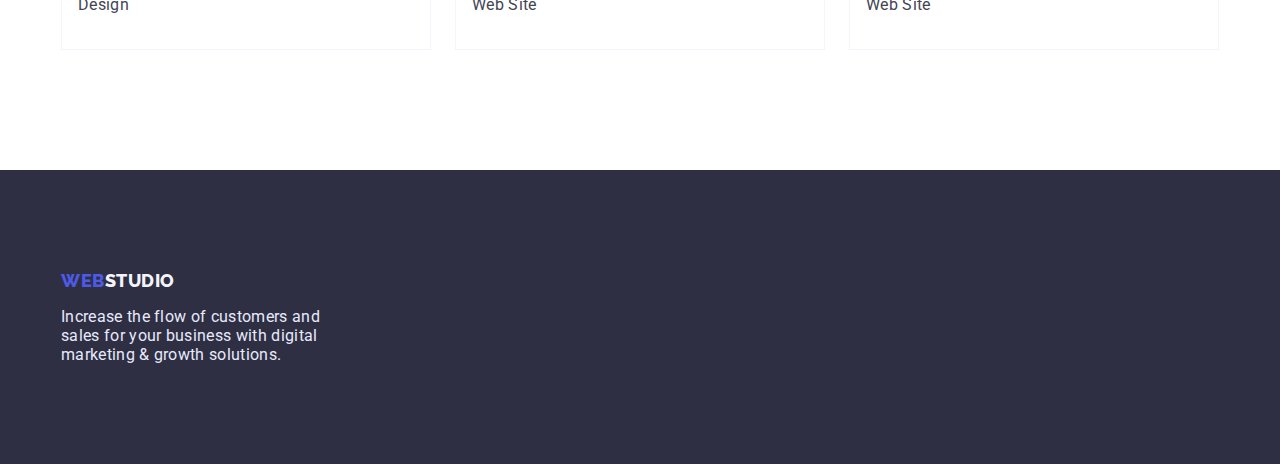
==== commit f5053f87: "1" ====
--- a/portfolio.html
+++ b/portfolio.html
@@ -1,100 +1,158 @@
 <!DOCTYPE html>
 <html lang="en">
+
 <head>
-    <meta charset="UTF-8">
-    <meta http-equiv="X-UA-Compatible" content="IE=edge">
-    <meta name="viewport" content="width=device-width, initial-scale=1.0">
-    <title>Document</title>
-    <link rel="preconnect" href="https://fonts.googleapis.com">
-    <link rel="preconnect" href="https://fonts.gstatic.com" crossorigin>
-   <link rel="preconnect" href="https://fonts.googleapis.com">
-<link rel="preconnect" href="https://fonts.gstatic.com" crossorigin>
-<link href="https://fonts.googleapis.com/css2?family=Raleway:wght@800&family=Roboto:wght@400;500;700;900&display=swap" rel="stylesheet">
-    <link rel="stylesheet" href="./styles.css/styles.css">
+  <meta charset="UTF-8">
+  <meta http-equiv="X-UA-Compatible" content="IE=edge">
+  <meta name="viewport" content="width=device-width, initial-scale=1.0">
+  <title>Document</title>
+  <link rel="preconnect" href="https://fonts.googleapis.com">
+  <link rel="preconnect" href="https://fonts.gstatic.com" crossorigin>
+  <link rel="preconnect" href="https://fonts.googleapis.com">
+  <link rel="preconnect" href="https://fonts.gstatic.com" crossorigin>
+  <link href="https://fonts.googleapis.com/css2?family=Raleway:wght@800&family=Roboto:wght@400;500;700;900&display=swap"
+    rel="stylesheet">
+    <link rel="stylesheet" href="https://cdnjs.cloudflare.com/ajax/libs/modern-normalize/1.1.0/modern-normalize.min.css"
+      integrity="sha512-wpPYUAdjBVSE4KJnH1VR1HeZfpl1ub8YT/NKx4PuQ5NmX2tKuGu6U/JRp5y+Y8XG2tV+wKQpNHVUX03MfMFn9Q=="
+      crossorigin="anonymous" referrerpolicy="no-referrer" />
+  <link rel="stylesheet" href="./css/styles.css">
 </head>
+
 <body>
-    <header>
-      <nav>
+  <header>
+    <div class="container cont-header">
+      <nav class="main-nav">
         <a href="./index.html" class="link-webstudio link">Web<span class="logo-studio">Studio</span> </a>
+  
         <ul class="site-nav list">
           <li><a href="./index.html" class="nav-header link">Studio</a></li>
           <li><a href="./portfolio.html" class="nav-header link">Portfolio</a></li>
           <li><a href="" class="nav-header link">Contacts</a></li>
         </ul>
       </nav>
-      <address class="auth-nav">
-        <ul class="list">
+  
+      <address class="address-hed">
+        <ul class="auth-nav list">
           <li><a class="auth-nav-list link" href="mailto:info@devstudio.com">info@devstudio.com</a></li>
           <li><a class="auth-nav-list link" href="tel:+110001111111">+11 (000) 111-11-11</a></li>
         </ul>
       </address>
-    </header>
+    </div>
+  </header>
 
-      <main>
-    <section>
+  <main>
+    <section class="cont-section">
+      <div class="container"> 
       <h1 class="hidden-title" hidden>Hello</h1>
-        <ul class="list">
-          <li><button type="button" class="nav-button">All</button></li>
-          <li><button type="button" class="nav-button">Web Site</button></li>
-          <li><button type="button" class="nav-button">App</button></li>
-          <li><button type="button" class="nav-button">Design</button></li>
-          <li><button type="button" class="nav-button">Marketing</button></li>
+
+      <ul class="nav-port list">
+        <li><button type="button" class="nav-button">All</button></li>
+        <li><button type="button" class="nav-button">Web Site</button></li>
+        <li><button type="button" class="nav-button">App</button></li>
+        <li><button type="button" class="nav-button">Design</button></li>
+        <li><button type="button" class="nav-button">Marketing</button></li>
+      </ul>
+      
+        <ul class="gallery-container list">
+
+          <li class="li-port"><a href="" class="link">
+              <div class="card-thumb">
+                <img src="./images/1.jpg" alt="banking-app" width="360">
+                <div class="sec-descr">
+                  <h2 class="gallery-titile-small">Banking App Interface Concept</h2>
+                  <p class="gallery-text">App</p>
+                </div>
+              </div>
+            </a></li>
+          <li class="li-port"><a href="" class="link">
+              <div class="card-thumb">
+                <img src="./images/2.jpg" alt="marketing" width="360">
+                <div class="sec-descr">
+                  <h2 class="gallery-titile-small">Cashless Payment</h2>
+                  <p class="gallery-text">Marketing</p>
+                </div>
+              </div>
+            </a></li>
+          <li class="li-port"><a href="" class="link">
+              <div class="card-thumb">
+                <img src="./images/3.jpg" alt="meditation-app" width="360">
+                <div class="sec-descr">
+                  <h2 class="gallery-titile-small">Meditation App</h2>
+                  <p class="gallery-text">App</p>
+                </div>
+              </div>
+            </a></li>
+          <li class="li-port"><a href="" class="link">
+              <div class="card-thumb">
+                <img src="./images/4.jpg" alt="taxy-serv" width="360">
+                <div class="sec-descr">
+                  <h2 class="gallery-titile-small">Taxi Service</h2>
+                  <p class="gallery-text">Marketing</p>
+                </div>
+              </div>
+            </a></li>
+          <li class="li-port"><a href="" class="link">
+              <div class="card-thumb">
+                <img src="./images/5.jpg" alt="illustrations" width="360">
+                <div class="sec-descr">
+                  <h2 class="gallery-titile-small">Screen Illustrations</h2>
+                  <p class="gallery-text">Design</p>
+                </div>
+              </div>
+            </a></li>
+          <li class="li-port"><a href="" class="link">
+              <div class="card-thumb">
+                <img src="./images/6.jpg" alt="coursers-marceting" width="360">
+                <div class="sec-descr">
+                  <h2 class="gallery-titile-small">Online Courses</h2>
+                  <p class="gallery-text">Marketing</p>
+                </div>
+              </div>
+            </a></li>
+          <li class="li-port"><a href="" class="link">
+              <div class="card-thumb">
+                <img src="./images/7.jpg" alt="stories-concept" width="360">
+                <div class="sec-descr">
+
+                  <h2 class="gallery-titile-small">Instagram Stories Concept</h2>
+                  <p class="gallery-text">Design</p>
+                </div>
+              </div>
+            </a></li>
+          <li class="li-port"><a href="" class="link">
+              <div class="card-thumb">
+                <img src="./images/8.jpg" alt="organic-food" width="360">
+                <div class="sec-descr">
+                  <h2 class="gallery-titile-small">Organic Food</h2>
+                  <p class="gallery-text">Web Site</p>
+                </div>
+              </div>
+            </a></li>
+          <li class="li-port"><a href="" class="link">
+              <div class="card-thumb">
+                <img src="./images/9.jpg" alt="coffee-site" width="360">
+                <div class="sec-descr">
+                  <h2 class="gallery-titile-small">Fresh Coffee</h2>
+                  <p class="gallery-text">Web Site</p>
+                </div>
+              </div>
+            </a></li>
         </ul>
-        <ul class="gallery list">
-          <li><a href="" class="link">
-          <img src="./images/1.jpg" alt="banking-app" width="360">     
-          <h2 class="gallery-titile-small">Banking App Interface Concept</h2>
-          <p class="gallery-text">App</p>
-          </a></li>
-          <li><a href="" class="link">
-            <img src="./images/2.jpg" alt="marketing" width="360">
-            <h2 class="gallery-titile-small">Cashless Payment</h2>
-            <p class="gallery-text">Marketing</p>
-            </a></li>
-          <li><a href="" class="link">
-            <img src="./images/3.jpg" alt="meditation-app" width="360">
-            <h2 class="gallery-titile-small">Meditation App</h2>
-            <p class="gallery-text">App</p>
-            </a></li>
-          <li><a href="" class="link">
-            <img src="./images/4.jpg" alt="taxy-serv" width="360">
-            <h2 class="gallery-titile-small">Taxi Service</h2>
-            <p class="gallery-text">Marketing</p>
-            </a></li>
-          <li><a href="" class="link">
-            <img src="./images/5.jpg" alt="illustrations" width="360">
-            <h2 class="gallery-titile-small">Screen Illustrations</h2>
-            <p class="gallery-text">Design</p>
-            </a></li>
-          <li><a href="" class="link">
-            <img src="./images/6.jpg" alt="coursers-marceting" width="360">
-            <h2 class="gallery-titile-small">Online Courses</h2>
-            <p class="gallery-text">Marketing</p>
-            </a></li>
-          <li><a href="" class="link">
-            <img src="./images/7.jpg" alt="stories-concept" width="360">
-            <h2 class="gallery-titile-small">Instagram Stories Concept</h2>
-            <p class="gallery-text">Design</p>
-           </a></li>
-          <li><a href="" class="link">
-            <img src="./images/8.jpg" alt="organic-food" width="360">
-            <h2 class="gallery-titile-small">Organic Food</h2>
-            <p class="gallery-text">Web Site</p>
-          </a></li>
-          <li><a href="" class="link">
-            <img src="./images/9.jpg" alt="coffee-site" width="360">
-            <h2 class="gallery-titile-small">Fresh Coffee</h2>
-            <p class="gallery-text">Web Site</p>
-          </a></li>
-        </ul>
-              </section>   
-            </main>
-            <footer class="footer">
-              <a href="./index.html" class="footer-logo link">Web<span class="logo-studio-footer">Studio</span></a>
-              <p class="footer-text">
-                Increase the flow of customers and sales for your business with digital
-                marketing & growth solutions.
-              </p>
-            </footer>
+      </div>
+    </section>
+  </main>
+<!--footer-->
+<footer class="footer">
+  <div class="container">
+    <div class="f-cont">
+      <a href="./index.html" class="link footer-logo">Web<span class="logo-studio-footer">Studio</span></a>
+      <p class="footer-text">
+        Increase the flow of customers and sales for your business with digital
+        marketing & growth solutions.
+      </p>
+    </div>
+  </div>
+</footer>
 </body>
-</html>
+
+</html>--- a/css/styles.css
+++ b/css/styles.css
@@ -0,0 +1,573 @@
+/*   #FFFFFF  */
+/*#2E2F42 navy blue*/
+/* #434455 text small*/
+/* #F4F4FD footer, studio */
+/* #4D5AE5 web*/
+
+
+/*----mains----*/
+
+:root {
+    --primary-text-color: #434455;
+    --accent-text-color: #2E2F42;
+    --accent: #4D5AE5;
+    --soft-white: #F4F4FD;
+    --pure-wite: #fff;
+    --almost-white: #F5F5F5;
+    --blue: #404bbf;
+    --footer-text: #E7E9FC;
+}
+
+body {
+    background-color: var(--pure-wite);
+    color: var(--primary-text-color);
+    font-family: Roboto, sans-serif;
+    letter-spacing: 0.02em;
+    margin: 0;
+    padding: 0;
+}
+
+ul {
+margin: 0;
+padding: 0;
+}
+h1,h2,h3,h4,p
+{
+margin-top:0;
+margin-bottom:0
+}  
+
+header {
+    background-color: var(--pure-wite);
+    border-bottom: 1px solid var(--soft-white);
+    
+}
+
+.link {
+    text-decoration: none;
+}
+
+/*new code*/
+
+.main-nav {
+    display: flex;
+    align-items: center;
+    margin-right: auto;
+}
+
+
+.link-webstudio {
+    color: var(--accent);
+    font-family: Raleway, sans-serif;
+
+
+    font-weight: 800;
+    font-size: 18px;
+    line-height: 1.17;
+
+    letter-spacing: 0.03em;
+    text-transform: uppercase;
+}
+
+.nav-header {
+    font-weight: 500;
+    font-size: 16px;
+    line-height: 1.5;
+    letter-spacing: 0.02em;
+    color: var(--accent-text-color);
+
+    padding-top: 24px;
+    padding-bottom: 24px;
+    display: block;
+
+}
+
+ul.site-nav {
+    margin: 0;
+    padding: 0;
+
+    display: flex;
+}
+
+.logo-studio {
+    color: var(--accent-text-color);
+
+}
+
+
+
+.list {
+    list-style: none;
+}
+
+.section {
+    
+    padding-top: 120px;
+    padding-bottom: 120px;
+}
+/*----navigation----*/
+
+header {
+   
+}
+.cont-header {
+    display: flex;
+    align-items: center;
+    
+}
+
+
+.address-hed {
+    display: flex;
+    
+}
+
+ul.site-nav li:not(:first-child) {
+    margin-left: 40px;
+}
+
+.nav-header:hover,
+.nav-header:focus {
+    color: var(--blue);
+}
+
+.link-webstudio {
+    margin-right: 72px;
+    
+    
+
+}
+
+ul.auth-nav li:not(:first-child) {
+    margin-left: 40px;
+}
+
+.auth-nav {
+    color: var(--primary-text-color);
+    font-style: normal;
+
+    font-size: 16px;
+    line-height: 1.5;
+
+    
+    display: flex;
+
+padding: 0;
+}
+
+
+
+.auth-nav-list {
+    font-size: 16px;
+    line-height: 1.5;
+    letter-spacing: 0.02em;
+    color: var(--primary-text-color);
+
+}
+
+.auth-nav .link:hover {
+    color: var(--blue)
+}
+
+.auth-nav-list:focus {
+    color: var(--blue)
+}
+
+/*-----hero-----*/
+
+.hero {
+    background-color: var(--accent-text-color);
+    
+    padding-top: 188px;
+    padding-bottom: 188px;
+}
+
+.hero-title {
+    color: var(--pure-wite);
+
+    font-weight: 700;
+    font-size: 56px;
+    text-align: center;
+    line-height: 1.07;
+    letter-spacing: 0.02em;
+
+    margin: 0 auto 48px auto;
+   
+    width: 496px;
+}
+
+.hero-button {
+    font-family: "Roboto", sans-serif;
+    color: var(--pure-wite);
+    font-weight: 500;
+    font-size: 16px;
+    line-height: 1.5;
+    letter-spacing: 0.04em;
+    
+
+    background-color: var(--accent);
+    cursor: pointer;
+    border: none;
+
+    display: block;
+    margin: 0 auto;
+    height: 56px;
+    min-width: 169px;
+    border-radius: 4px;  
+    padding: 16px 32px;
+}
+
+.hero-button:hover,
+.hero-button:focus {
+    background-color: var(--blue)
+}
+
+/*----sections and titles----*/
+
+/*-----advantages-----*/
+
+section.advantages ul {
+    display: flex;
+    gap: 24px;
+}
+
+.advantages li.item {
+    width: calc((100% - 72px)/4);
+
+}
+
+.advantages-title {
+    color: var(--accent-text-color);
+    
+
+}
+
+.advantages-title-small {
+    color: var(--accent-text-color);
+    font-weight: 500;
+    font-size: 20px;
+    line-height: 1.2;
+    letter-spacing: 0.02em;
+
+    margin-bottom: 8px;
+
+}
+
+.advantages-text {
+    color: var(--primary-text-color);
+
+    font-size: 16px;
+    line-height: 1.5;
+
+    margin: 0;
+    padding: 0;
+}
+
+.adv-icon {
+    width: 264px;
+    height: 112px;
+    padding-top: 24px;
+    padding-bottom: 24px;
+    padding-left: 100px;
+    padding-right: 100px;
+    background-color: var(--soft-white);
+}
+
+ .adv-svg-icon {
+    width: 64x;
+    height: 64px;
+ }
+/*----works----*/
+.works {
+    padding-bottom: 120px;
+}
+
+.works-list {
+    display: flex;
+    gap: 24px;
+ 
+}
+
+.works-title {
+    color: var(--accent-text-color);
+    font-weight: 700;
+    font-size: 36px;
+    line-height: 1.11;
+    text-align: center;
+    text-transform: capitalize;
+
+    margin: 0 0 72px 0;
+    padding: 0;
+}
+ 
+
+
+/*---team-----*/
+
+.team {
+    background-color: var(--soft-white);
+    
+     
+
+}
+.team .container {
+    
+}
+
+.team .persons {
+    background-color: var(--pure-wite);
+    display: block;
+
+
+}
+
+.team .persons:not(:last-child) {
+    margin-right: 24px;
+
+}
+
+.team ul.list {
+    display: flex;
+
+ 
+}
+
+.team-title {
+    color: var(--accent-text-color);
+    font-weight: 700;
+    font-size: 36px;
+    line-height: 1.11;
+    text-align: center;
+    text-transform: capitalize;
+    letter-spacing: 0.02em;
+
+    margin: 0 0 72px 0;
+    padding: 0;
+
+}
+.cont-persons {
+    
+    padding: 32px 0px;
+
+}
+.team-title-small {
+    color: var(--accent-text-color);
+    font-weight: 500;
+    font-size: 20px;
+    line-height: 1.2;
+    text-align: center;
+    letter-spacing: 0.02em;
+
+    margin: 0 0 8px 0;
+    padding: 0;
+}
+
+.team-text {
+    color: var(--primary-text-color);
+    font-size: 16px;
+    line-height: 1.5;
+    text-align: center;
+
+    margin-bottom: 8px;
+    padding: 0;
+}
+.div-sm-icons {
+    display: flex;
+    gap: 24px;
+    
+}
+
+.sm-icons {
+    width: 40px;
+    height: 40px;
+    background-color: var(--blue);
+    border-radius: 50%;
+    display: block;
+    align-items: center;
+    justify-content: center;
+
+}
+
+.icon-cus-svg use{
+    position: absolute;
+        left: 30.77%;
+        right: 29.81%;
+        top: 12.5%;
+        bottom: 3.63%;
+}
+.div-cus {
+    width: 168px;
+    border: 1px solid #AFB1B8;
+    border-radius: 4px;
+}
+
+.footer {
+    background-color: var(--accent-text-color);
+    padding: 100px 0 100px 0;
+}
+
+.footer-logo {
+    color: var(--accent);
+    font-family: Raleway, sans-serif;
+    font-weight: 800;
+    font-size: 18px;
+    line-height: 1.17;
+    letter-spacing: 0.03em;
+    text-transform: uppercase;
+    
+    margin-bottom: 16px;
+    display: block;
+
+
+
+}
+
+.f-cont {
+    width: 264px;
+    
+    
+}
+
+
+.footer-text {
+    color: var(--footer-text);
+    font-weight: 400;
+    font-size: 16px;
+    
+     
+
+}
+
+.logo-studio-footer {
+    color: var(--soft-white);
+}
+
+/*-----button---*/
+.button {
+    color: var(--pure-wite);
+    background-color: var(--accent);
+    cursor: pointer;
+}
+
+.button:hover {
+    color: var(--accent);
+    background-color: var(--soft-white);
+
+}
+
+/*-----PORTFOLIO----*/
+
+.cont-section {
+    padding-top: 96px;
+    padding-bottom: 120px;
+}
+.nav-port {
+    display: flex;
+    margin-left: auto;
+    margin-right: auto;
+    justify-content: center;
+}
+
+.nav-button {
+    color: var(--accent);
+    font-family: "Roboto", sans-serif;
+
+    background-color: var(--soft-white);
+    font-weight: 500;
+
+    font-size: 16px;
+    line-height: 1.5;
+    letter-spacing: 0.04em;
+    text-align: center;
+    cursor: pointer;
+
+    
+
+    
+    padding: 12px 24px;
+border: 1px solid var(--footer-text);
+    border-radius: 4px;
+
+}
+
+
+
+ul.nav-port {
+    margin: 0 0 72px 0;
+    gap: 24px;
+}
+
+.nav-button:hover,
+.nav-button:focus {
+    color: var(--pure-wite);
+    background-color: var(--blue);
+}
+
+div .gallery-container {
+    display: flex;
+    flex-wrap: wrap;
+  
+    row-gap: 48px;
+    column-gap: 24px;
+  
+    
+}
+
+.container {
+width: 1158px;
+margin-left: auto;
+margin-right: auto;
+padding-left: 15px;
+padding-right: 15px;
+}
+
+.gallery-container .li-port {
+    flex-basis: calc((100% - 48px) / 3);
+    
+
+}
+
+li.li-port {
+   
+}
+
+div.card-thumb {}
+
+.sec-descr {
+    border-bottom: 1px solid var(--soft-white);
+    border-left: 1px solid var(--soft-white);
+    border-right: 1px solid var(--soft-white);
+    padding-top: 32px;
+    padding-bottom: 32px;
+    padding-left: 16px;
+}
+
+img {
+    display: block;
+    max-width: 100%;
+    
+}
+
+.gallery-titile-small {
+    color: var(--accent-text-color);
+    font-weight: 500;
+    font-size: 20px;
+    line-height: 1.2;
+    letter-spacing: 0.02em;
+
+
+    padding: 0;
+    margin: 0 0 8px 0;
+    
+}
+
+.gallery-text {
+    color: var(--primary-text-color);
+
+    font-size: 16px;
+    line-height: 1.5;
+
+    margin: 0;
+    padding: 0;
+    
+}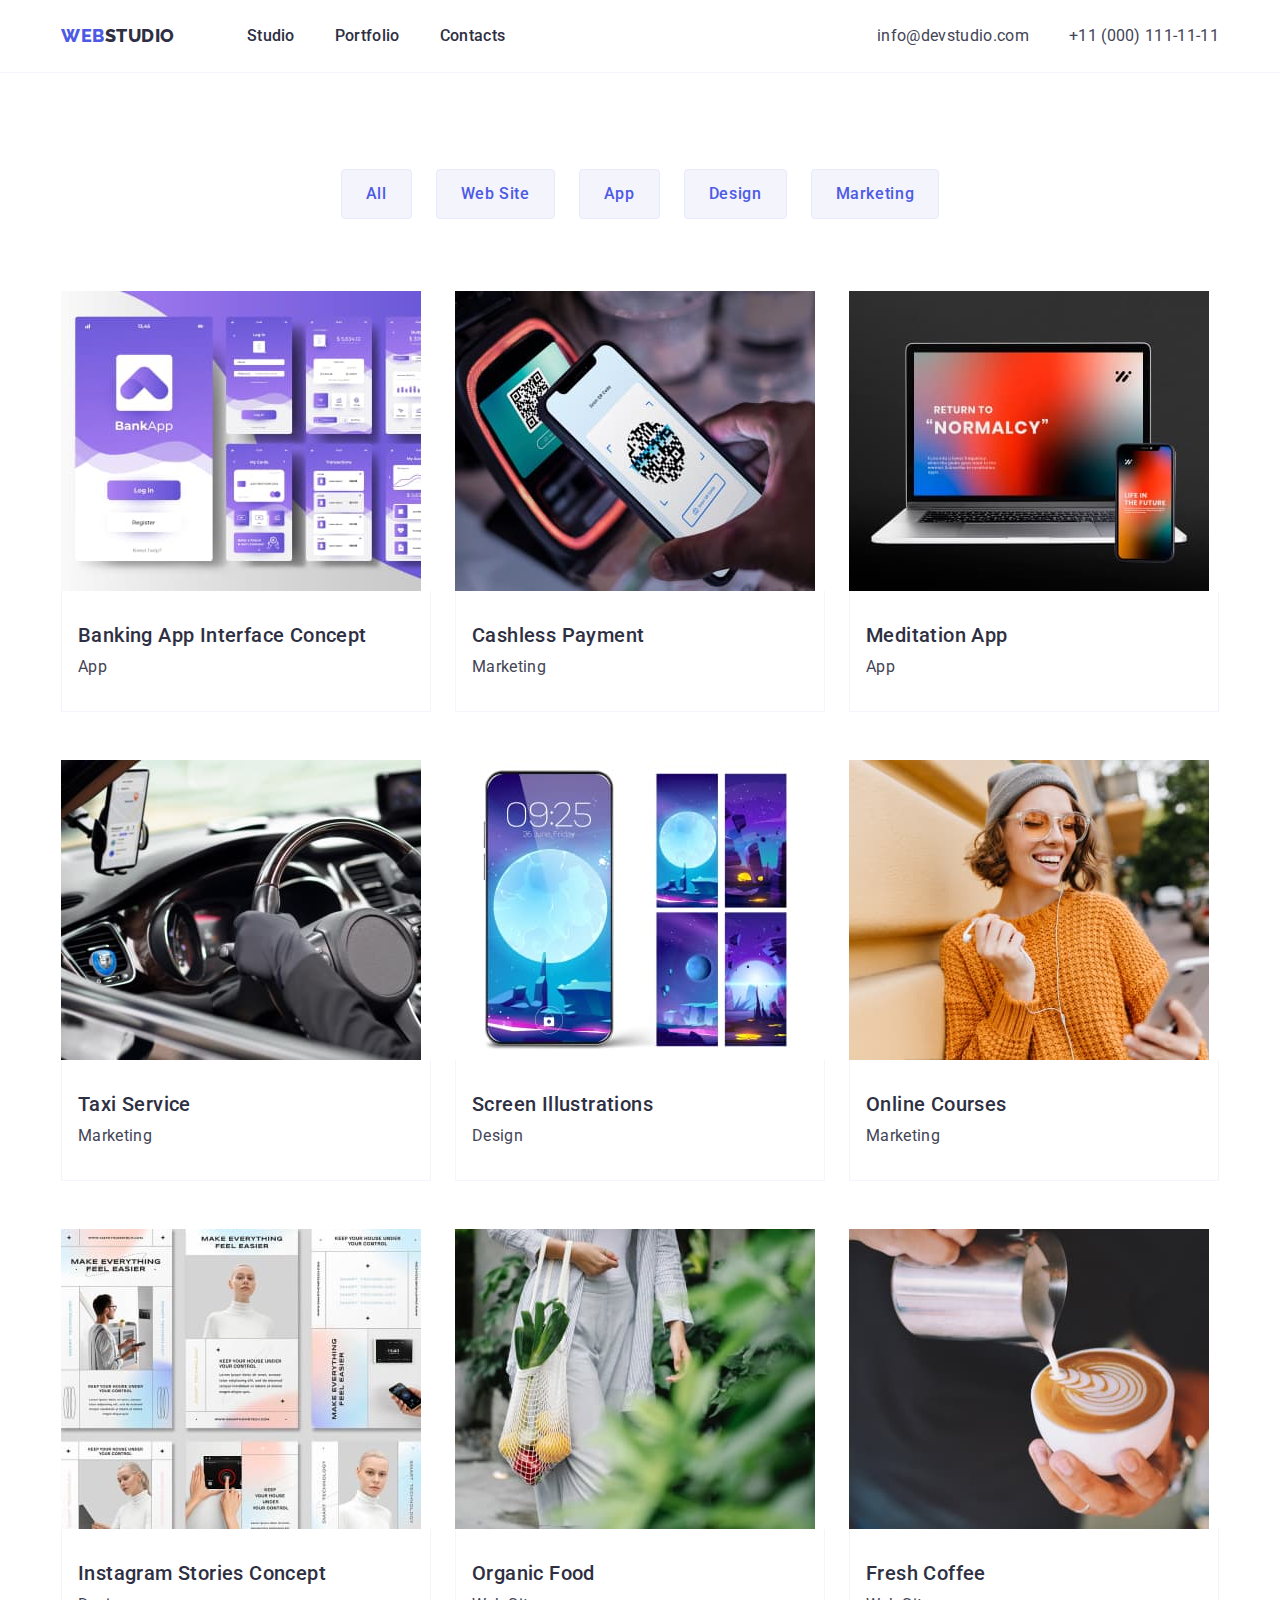
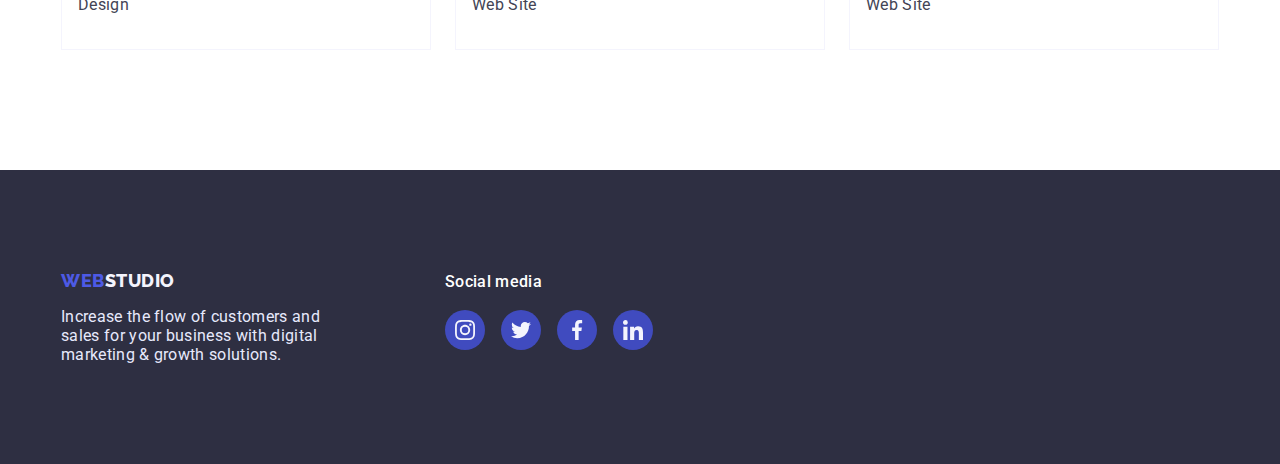
==== commit 294350e2: "d" ====
--- a/portfolio.html
+++ b/portfolio.html
@@ -55,7 +55,7 @@
       
         <ul class="gallery-container list">
 
-          <li class="li-port"><a href="" class="link">
+          <li class="li-port"><a href="" class="link link-port">
               <div class="card-thumb">
                 <img src="./images/1.jpg" alt="banking-app" width="360">
                 <div class="sec-descr">
@@ -64,7 +64,7 @@
                 </div>
               </div>
             </a></li>
-          <li class="li-port"><a href="" class="link">
+          <li class="li-port"><a href="" class="link link-port">
               <div class="card-thumb">
                 <img src="./images/2.jpg" alt="marketing" width="360">
                 <div class="sec-descr">
@@ -73,7 +73,7 @@
                 </div>
               </div>
             </a></li>
-          <li class="li-port"><a href="" class="link">
+          <li class="li-port"><a href="" class="link link-port">
               <div class="card-thumb">
                 <img src="./images/3.jpg" alt="meditation-app" width="360">
                 <div class="sec-descr">
@@ -82,7 +82,7 @@
                 </div>
               </div>
             </a></li>
-          <li class="li-port"><a href="" class="link">
+          <li class="li-port"><a href="" class="link link-port">
               <div class="card-thumb">
                 <img src="./images/4.jpg" alt="taxy-serv" width="360">
                 <div class="sec-descr">
@@ -91,7 +91,7 @@
                 </div>
               </div>
             </a></li>
-          <li class="li-port"><a href="" class="link">
+          <li class="li-port"><a href="" class="link link-port">
               <div class="card-thumb">
                 <img src="./images/5.jpg" alt="illustrations" width="360">
                 <div class="sec-descr">
@@ -100,7 +100,7 @@
                 </div>
               </div>
             </a></li>
-          <li class="li-port"><a href="" class="link">
+          <li class="li-port"><a href="" class="link link-port">
               <div class="card-thumb">
                 <img src="./images/6.jpg" alt="coursers-marceting" width="360">
                 <div class="sec-descr">
@@ -109,7 +109,7 @@
                 </div>
               </div>
             </a></li>
-          <li class="li-port"><a href="" class="link">
+          <li class="li-port"><a href="" class="link link-port">
               <div class="card-thumb">
                 <img src="./images/7.jpg" alt="stories-concept" width="360">
                 <div class="sec-descr">
@@ -119,7 +119,7 @@
                 </div>
               </div>
             </a></li>
-          <li class="li-port"><a href="" class="link">
+          <li class="li-port"><a href="" class="link link-port">
               <div class="card-thumb">
                 <img src="./images/8.jpg" alt="organic-food" width="360">
                 <div class="sec-descr">
@@ -128,7 +128,7 @@
                 </div>
               </div>
             </a></li>
-          <li class="li-port"><a href="" class="link">
+          <li class="li-port"><a href="" class="link link-port">
               <div class="card-thumb">
                 <img src="./images/9.jpg" alt="coffee-site" width="360">
                 <div class="sec-descr">
@@ -143,7 +143,7 @@
   </main>
 <!--footer-->
 <footer class="footer">
-  <div class="container">
+  <div class="container footer-main">
     <div class="f-cont">
       <a href="./index.html" class="link footer-logo">Web<span class="logo-studio-footer">Studio</span></a>
       <p class="footer-text">
@@ -151,6 +151,33 @@
         marketing & growth solutions.
       </p>
     </div>
+    <div class="div-sm-footer">
+      <h3 class="footer-smtext">Social media</h3>
+      <div class="div-sm-icons">
+        <ul class="list-persons-sm list">
+          <li class="persons-soc-item"> <a href="" class="persons-soc-link link"> <svg class="pers-svg" width="20"
+                heigt="20">
+                <use href="./images/symbol-defs.svg#icon-instagram"></use>
+              </svg>
+            </a> </li>
+          <li class="persons-soc-item"> <a href="" class="persons-soc-link link"> <svg class="pers-svg" width="20"
+                heigt="20">
+                <use href="./images/symbol-defs.svg#icon-twitter"></use>
+              </svg>
+            </a> </li>
+          <li class="persons-soc-item"> <a href="" class="persons-soc-link link"> <svg class="pers-svg" width="20"
+                heigt="20">
+                <use href="./images/symbol-defs.svg#icon-facebook"></use>
+              </svg>
+            </a> </li>
+          <li class="persons-soc-item"> <a href="" class="persons-soc-link link"> <svg class="pers-svg" width="20"
+                heigt="20">
+                <use href="./images/symbol-defs.svg#icon-linkedin"></use>
+              </svg>
+            </a> </li>
+        </ul>
+      </div>
+    </div>
   </div>
 </footer>
 </body>
--- a/css/styles.css
+++ b/css/styles.css
@@ -16,6 +16,11 @@
     --almost-white: #F5F5F5;
     --blue: #404bbf;
     --footer-text: #E7E9FC;
+    --bg-gradient: linear-gradient(to right, rgba(46, 47, 66, 0.7), rgba(46, 47, 66, 0.7));
+    --green: #31D0AA;
+    --icon-cust: #8E8F99;
+
+    
 }
 
 body {
@@ -45,6 +50,7 @@
 
 .link {
     text-decoration: none;
+    
 }
 
 /*new code*/
@@ -107,9 +113,7 @@
 }
 /*----navigation----*/
 
-header {
-   
-}
+
 .cont-header {
     display: flex;
     align-items: center;
@@ -165,7 +169,8 @@
 
 }
 
-.auth-nav .link:hover {
+.auth-nav .link:hover,
+.auth-nav .link:focus {
     color: var(--blue)
 }
 
@@ -180,6 +185,15 @@
     
     padding-top: 188px;
     padding-bottom: 188px;
+    background: var(--bg-gradient), url(../images/people-office.jpg);
+    background-repeat: no-repeat;
+    
+    padding: 188px 472px;
+    max-width: 1440px;
+    background-position: center;
+    background-size: cover;
+    margin: 0 auto 0 auto;
+
 }
 
 .hero-title {
@@ -263,7 +277,8 @@
     padding: 0;
 }
 
-.adv-icon {
+.adv-icon-div {
+    display: flex;
     width: 264px;
     height: 112px;
     padding-top: 24px;
@@ -271,12 +286,11 @@
     padding-left: 100px;
     padding-right: 100px;
     background-color: var(--soft-white);
-}
-
- .adv-svg-icon {
-    width: 64x;
-    height: 64px;
- }
+    border-radius: 4px;
+    margin-bottom: 8px;
+}
+
+
 /*----works----*/
 .works {
     padding-bottom: 120px;
@@ -305,20 +319,17 @@
 /*---team-----*/
 
 .team {
-    background-color: var(--soft-white);
-    
-     
-
-}
-.team .container {
-    
+    background-color: var(--soft-white)   
+
 }
 
 .team .persons {
     background-color: var(--pure-wite);
     display: block;
 
-
+border-radius: 4px;
+    box-shadow: 0 2px 1px rgba(46, 47, 66, 0.08), 0 1px 1px rgba(46, 47, 66, 0.16), 0 1px 6px rgba(46, 47, 66, 0.08);
+    
 }
 
 .team .persons:not(:last-child) {
@@ -328,8 +339,9 @@
 
 .team ul.list {
     display: flex;
-
- 
+    gap: 24px; 
+    align-items: center;
+    justify-content: center;
 }
 
 .team-title {
@@ -362,6 +374,33 @@
     padding: 0;
 }
 
+
+.persons-soc-list {
+    display: flex;
+    justify-content: center;
+   
+    gap: 24px;
+}
+
+.persons-soc-item {
+    width: 40px;
+    height: 40px;
+}
+
+.persons-soc-link {
+    width: 100%;
+    height: 100%;
+    border-radius: 50%;
+    background: var(--blue);
+    display: flex;
+    align-items: center;
+    justify-content: center;
+}
+.persons-soc-link:hover,
+.persons-soc-link:focus {
+    background: var(--green);
+}
+
 .team-text {
     color: var(--primary-text-color);
     font-size: 16px;
@@ -370,37 +409,48 @@
 
     margin-bottom: 8px;
     padding: 0;
-}
-.div-sm-icons {
-    display: flex;
-    gap: 24px;
-    
-}
-
-.sm-icons {
-    width: 40px;
-    height: 40px;
-    background-color: var(--blue);
-    border-radius: 50%;
-    display: block;
+    
+}
+
+.icon-customers-list {
+    display: flex;
     align-items: center;
     justify-content: center;
-
-}
-
-.icon-cus-svg use{
-    position: absolute;
-        left: 30.77%;
-        right: 29.81%;
-        top: 12.5%;
-        bottom: 3.63%;
-}
-.div-cus {
+    gap: 24px;
+}
+
+.icon-customers {
+   
+    
+    
+}
+.icon-customers:hover {
+    border: 1px solid var(--blue);
+}
+.icon-cus-svg {
+    fill: var(--icon-cust);
     width: 168px;
-    border: 1px solid #AFB1B8;
+    border: 1px solid var(--icon-cust);
     border-radius: 4px;
-}
-
+    width: 168px;
+    height: 88px;
+    display: flex;
+    align-items: center;
+    justify-content: center;
+    padding: 16px 32px;
+}
+.icon-cus-svg:hover,
+.icon-cus-svg:focus {
+    fill: var(--blue);
+    border: 1px solid var(--blue);
+   
+}
+.xxx {
+    
+}
+.xxx:hover {
+    fill: var(--blue);
+}
 .footer {
     background-color: var(--accent-text-color);
     padding: 100px 0 100px 0;
@@ -417,15 +467,11 @@
     
     margin-bottom: 16px;
     display: block;
-
-
-
 }
 
 .f-cont {
     width: 264px;
-    
-    
+   
 }
 
 
@@ -433,15 +479,35 @@
     color: var(--footer-text);
     font-weight: 400;
     font-size: 16px;
-    
-     
-
-}
-
+    line-height: 1.e;
+}
+.footer-smtext {
+    font-family: Roboto, sans-serif;
+    font-weight: 500;
+    font-size: 16px;
+    line-height: 1.5;
+    letter-spacing: 0.02em; 
+    margin-bottom: 16px;
+    color: var(--pure-wite);
+
+}
+.div-sm-footer {
+    width: 208px;
+    height: 80px;
+}
 .logo-studio-footer {
     color: var(--soft-white);
 }
-
+.list-persons-sm {
+display: flex;
+justify-content: center;
+gap: 16px;
+
+}
+.footer-main {
+    display: flex;
+    gap: 120px;
+}
 /*-----button---*/
 .button {
     color: var(--pure-wite);
@@ -449,7 +515,8 @@
     cursor: pointer;
 }
 
-.button:hover {
+.button:hover,
+.button:focus  {
     color: var(--accent);
     background-color: var(--soft-white);
 
@@ -501,6 +568,7 @@
 .nav-button:focus {
     color: var(--pure-wite);
     background-color: var(--blue);
+    box-shadow: 0 2px 2px rgba(0, 0, 0, 0.12), 0 2px 1px rgba(0, 0, 0, 0.08);
 }
 
 div .gallery-container {
@@ -527,11 +595,8 @@
 
 }
 
-li.li-port {
-   
-}
-
-div.card-thumb {}
+
+
 
 .sec-descr {
     border-bottom: 1px solid var(--soft-white);
@@ -570,4 +635,12 @@
     margin: 0;
     padding: 0;
     
+}
+.link-port {
+    display: block;
+}
+
+.link-port:hover,
+.link-port:focus {
+box-shadow: 0 2px 1px rgba(46, 47, 66, 0.08), 0 1px 1px rgba(46, 47, 66, 0.16);
 }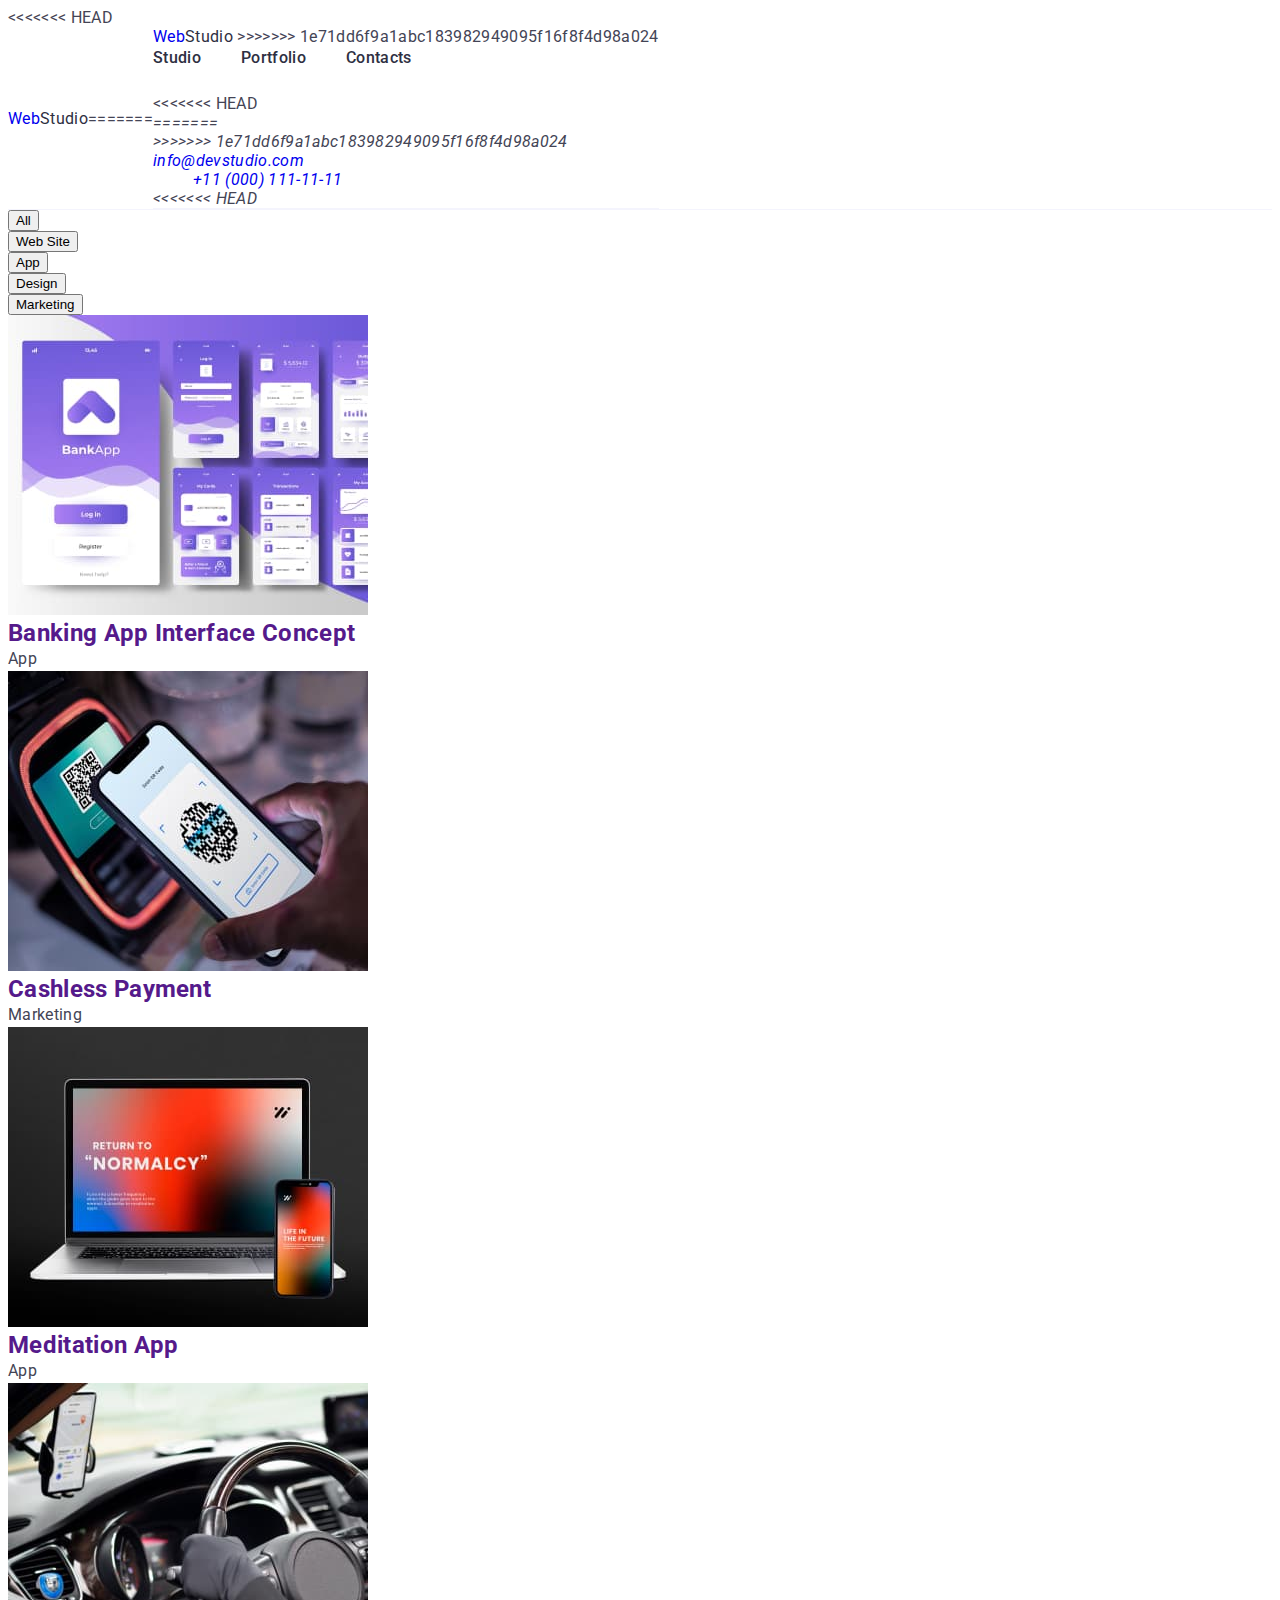
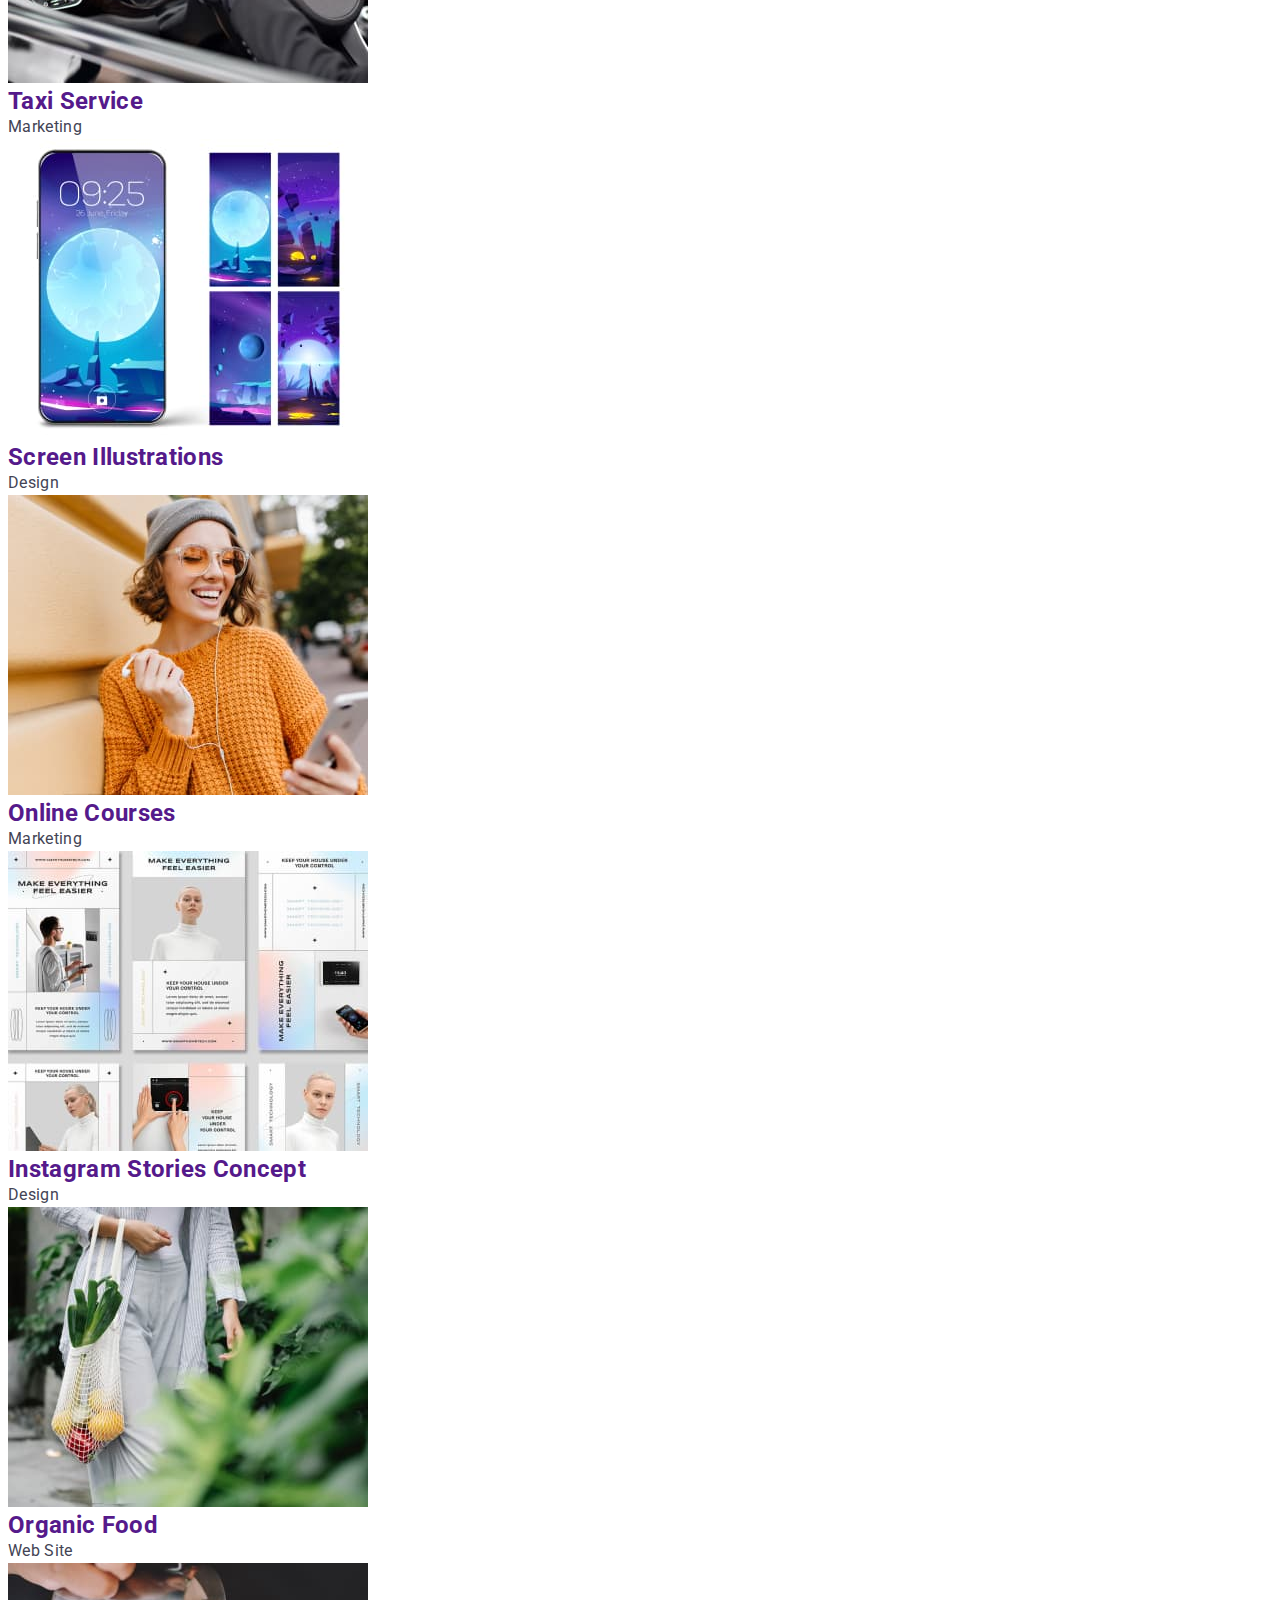
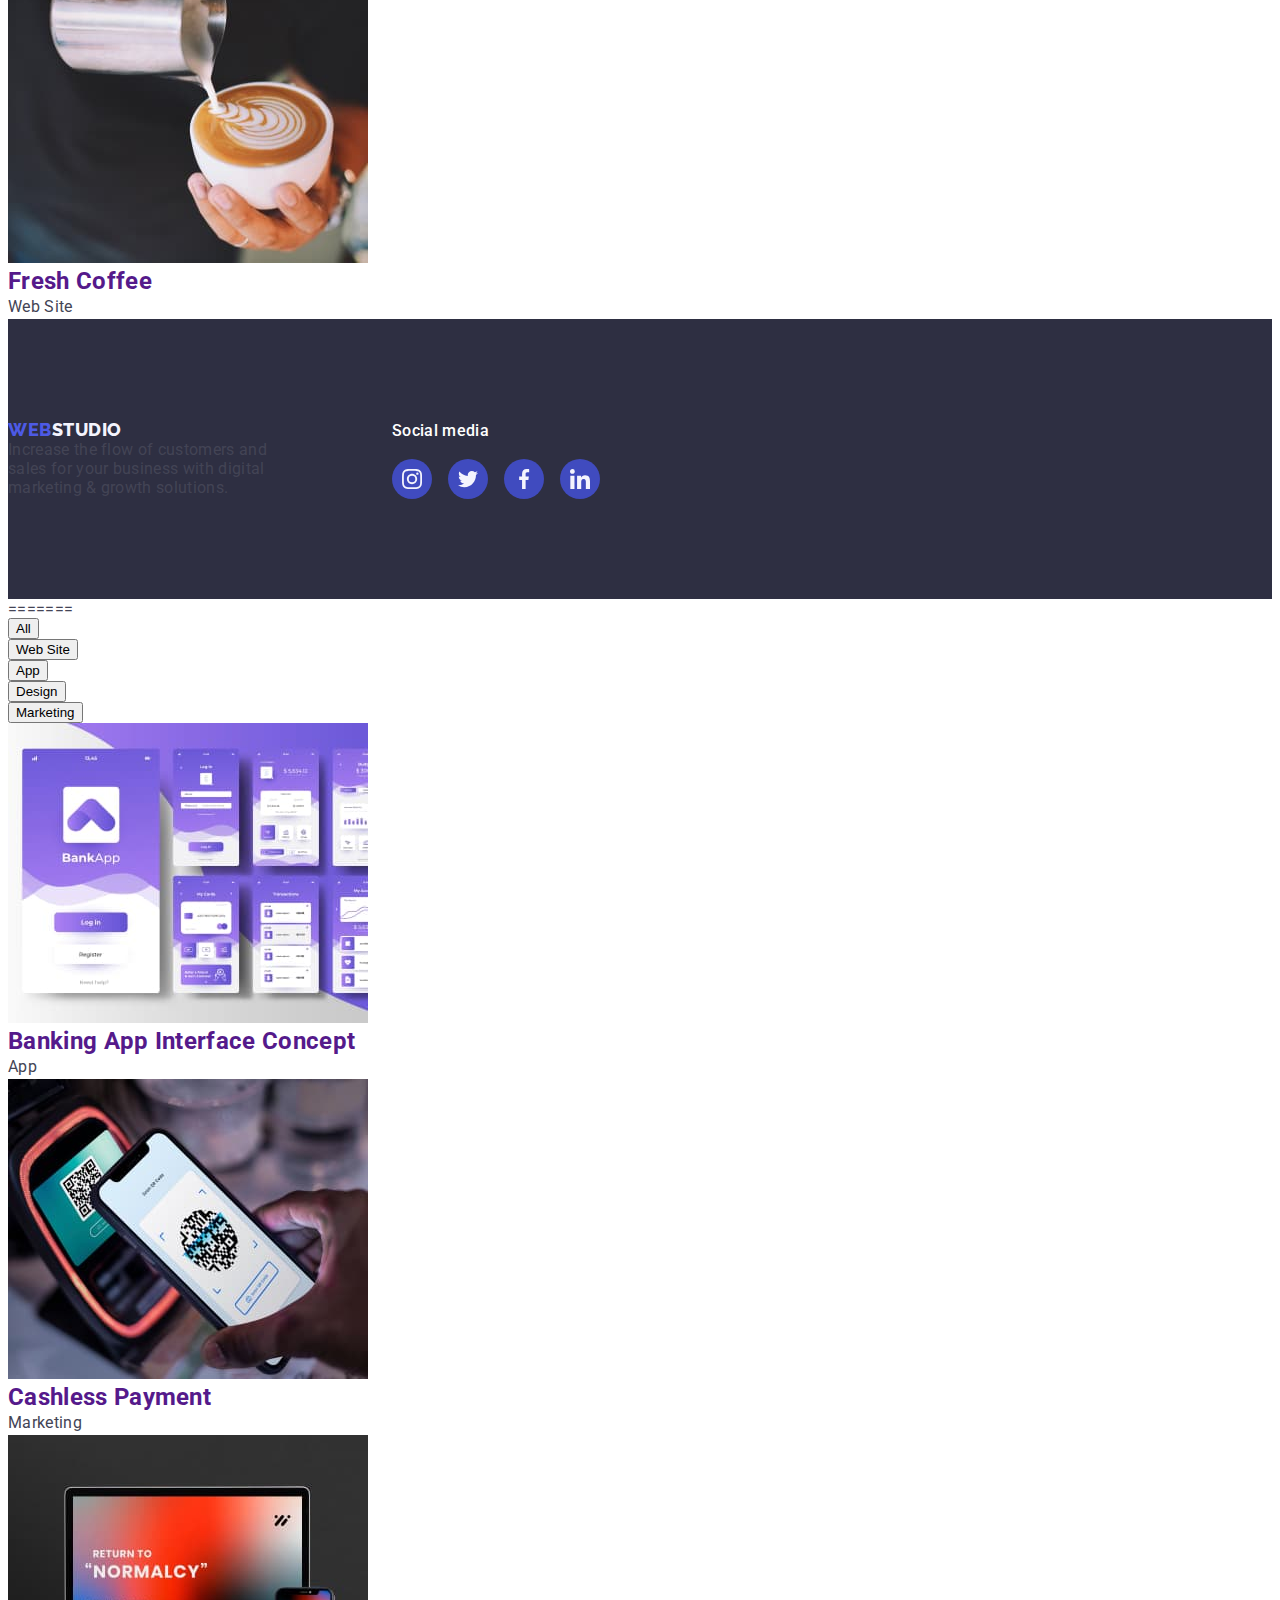
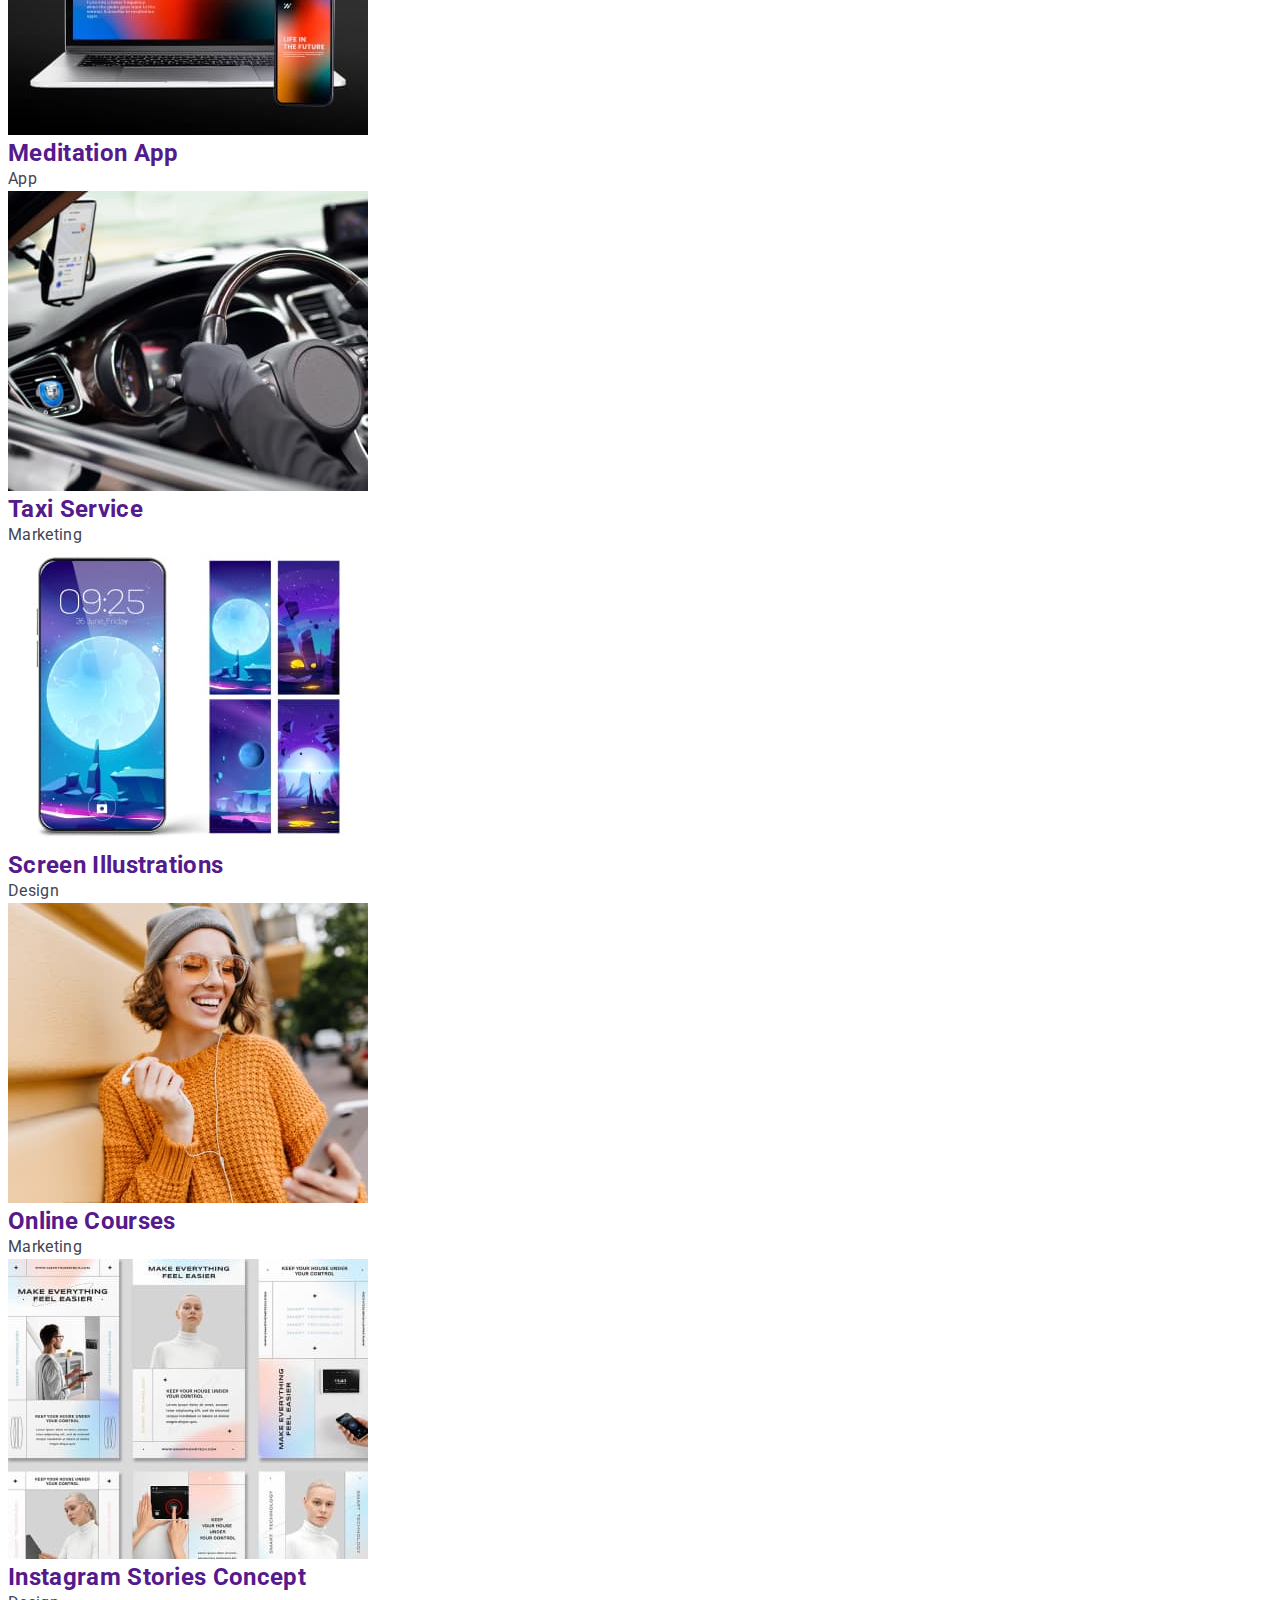
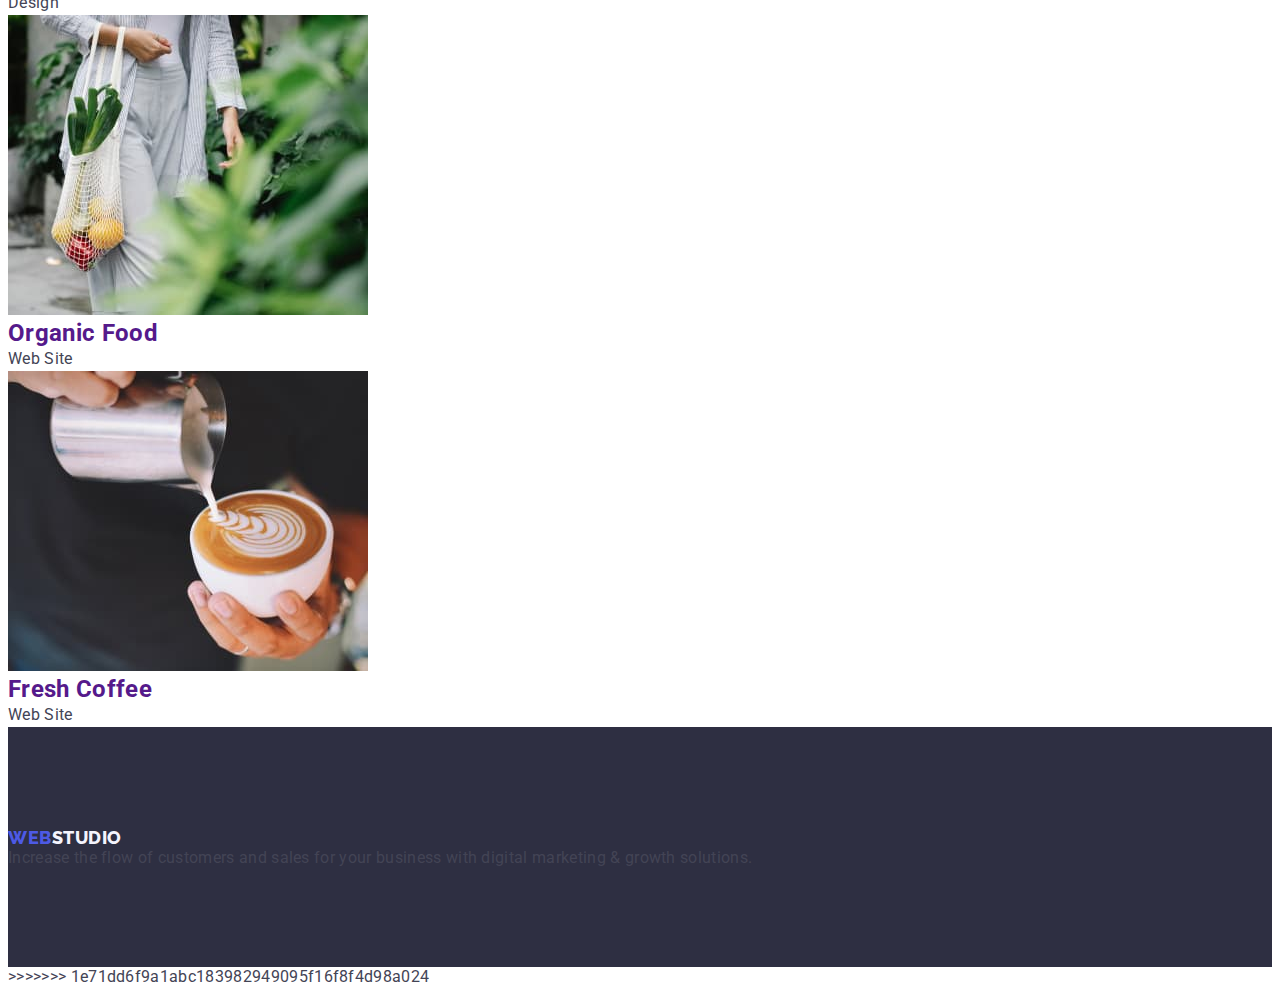
==== commit fe589f78: "1" ====
--- a/portfolio.html
+++ b/portfolio.html
@@ -1,5 +1,6 @@
 <!DOCTYPE html>
 <html lang="en">
+<<<<<<< HEAD
 
 <head>
   <meta charset="UTF-8">
@@ -24,19 +25,43 @@
       <nav class="main-nav">
         <a href="./index.html" class="link-webstudio link">Web<span class="logo-studio">Studio</span> </a>
   
+=======
+<head>
+    <meta charset="UTF-8">
+    <meta http-equiv="X-UA-Compatible" content="IE=edge">
+    <meta name="viewport" content="width=device-width, initial-scale=1.0">
+    <title>Document</title>
+    <link rel="preconnect" href="https://fonts.googleapis.com">
+    <link rel="preconnect" href="https://fonts.gstatic.com" crossorigin>
+   <link rel="preconnect" href="https://fonts.googleapis.com">
+<link rel="preconnect" href="https://fonts.gstatic.com" crossorigin>
+<link href="https://fonts.googleapis.com/css2?family=Raleway:wght@800&family=Roboto:wght@400;500;700;900&display=swap" rel="stylesheet">
+    <link rel="stylesheet" href="./css/styles.css">
+</head>
+<body>
+    <header>
+      <nav>
+        <a href="./index.html" class="link-webstudio link">Web<span class="logo-studio">Studio</span> </a>
+>>>>>>> 1e71dd6f9a1abc183982949095f16f8f4d98a024
         <ul class="site-nav list">
           <li><a href="./index.html" class="nav-header link">Studio</a></li>
           <li><a href="./portfolio.html" class="nav-header link">Portfolio</a></li>
           <li><a href="" class="nav-header link">Contacts</a></li>
         </ul>
       </nav>
+<<<<<<< HEAD
   
       <address class="address-hed">
         <ul class="auth-nav list">
+=======
+      <address class="auth-nav">
+        <ul class="list">
+>>>>>>> 1e71dd6f9a1abc183982949095f16f8f4d98a024
           <li><a class="auth-nav-list link" href="mailto:info@devstudio.com">info@devstudio.com</a></li>
           <li><a class="auth-nav-list link" href="tel:+110001111111">+11 (000) 111-11-11</a></li>
         </ul>
       </address>
+<<<<<<< HEAD
     </div>
   </header>
 
@@ -182,4 +207,76 @@
 </footer>
 </body>
 
-</html>+</html>
+=======
+    </header>
+
+      <main>
+    <section>
+      <h1 class="hidden-title" hidden>Hello</h1>
+        <ul class="list">
+          <li><button type="button" class="nav-button">All</button></li>
+          <li><button type="button" class="nav-button">Web Site</button></li>
+          <li><button type="button" class="nav-button">App</button></li>
+          <li><button type="button" class="nav-button">Design</button></li>
+          <li><button type="button" class="nav-button">Marketing</button></li>
+        </ul>
+        <ul class="gallery list">
+          <li><a href="" class="link">
+          <img src="./images/1.jpg" alt="banking-app" width="360">     
+          <h2 class="gallery-titile-small">Banking App Interface Concept</h2>
+          <p class="gallery-text">App</p>
+          </a></li>
+          <li><a href="" class="link">
+            <img src="./images/2.jpg" alt="marketing" width="360">
+            <h2 class="gallery-titile-small">Cashless Payment</h2>
+            <p class="gallery-text">Marketing</p>
+            </a></li>
+          <li><a href="" class="link">
+            <img src="./images/3.jpg" alt="meditation-app" width="360">
+            <h2 class="gallery-titile-small">Meditation App</h2>
+            <p class="gallery-text">App</p>
+            </a></li>
+          <li><a href="" class="link">
+            <img src="./images/4.jpg" alt="taxy-serv" width="360">
+            <h2 class="gallery-titile-small">Taxi Service</h2>
+            <p class="gallery-text">Marketing</p>
+            </a></li>
+          <li><a href="" class="link">
+            <img src="./images/5.jpg" alt="illustrations" width="360">
+            <h2 class="gallery-titile-small">Screen Illustrations</h2>
+            <p class="gallery-text">Design</p>
+            </a></li>
+          <li><a href="" class="link">
+            <img src="./images/6.jpg" alt="coursers-marceting" width="360">
+            <h2 class="gallery-titile-small">Online Courses</h2>
+            <p class="gallery-text">Marketing</p>
+            </a></li>
+          <li><a href="" class="link">
+            <img src="./images/7.jpg" alt="stories-concept" width="360">
+            <h2 class="gallery-titile-small">Instagram Stories Concept</h2>
+            <p class="gallery-text">Design</p>
+           </a></li>
+          <li><a href="" class="link">
+            <img src="./images/8.jpg" alt="organic-food" width="360">
+            <h2 class="gallery-titile-small">Organic Food</h2>
+            <p class="gallery-text">Web Site</p>
+          </a></li>
+          <li><a href="" class="link">
+            <img src="./images/9.jpg" alt="coffee-site" width="360">
+            <h2 class="gallery-titile-small">Fresh Coffee</h2>
+            <p class="gallery-text">Web Site</p>
+          </a></li>
+        </ul>
+              </section>   
+            </main>
+            <footer class="footer">
+              <a href="./index.html" class="footer-logo link">Web<span class="logo-studio-footer">Studio</span></a>
+              <p class="footer-text">
+                Increase the flow of customers and sales for your business with digital
+                marketing & growth solutions.
+              </p>
+            </footer>
+</body>
+</html>
+>>>>>>> 1e71dd6f9a1abc183982949095f16f8f4d98a024
--- a/css/styles.css
+++ b/css/styles.css
@@ -16,11 +16,14 @@
     --almost-white: #F5F5F5;
     --blue: #404bbf;
     --footer-text: #E7E9FC;
+<<<<<<< HEAD
     --bg-gradient: linear-gradient(to right, rgba(46, 47, 66, 0.7), rgba(46, 47, 66, 0.7));
     --green: #31D0AA;
     --icon-cust: #8E8F99;
 
     
+=======
+>>>>>>> 1e71dd6f9a1abc183982949095f16f8f4d98a024
 }
 
 body {
@@ -28,6 +31,7 @@
     color: var(--primary-text-color);
     font-family: Roboto, sans-serif;
     letter-spacing: 0.02em;
+<<<<<<< HEAD
     margin: 0;
     padding: 0;
 }
@@ -46,10 +50,17 @@
     background-color: var(--pure-wite);
     border-bottom: 1px solid var(--soft-white);
     
+=======
+}
+
+header {
+    background-color: var(--pure-wite);
+>>>>>>> 1e71dd6f9a1abc183982949095f16f8f4d98a024
 }
 
 .link {
     text-decoration: none;
+<<<<<<< HEAD
     
 }
 
@@ -62,6 +73,11 @@
 }
 
 
+=======
+}
+
+/*new code*/
+>>>>>>> 1e71dd6f9a1abc183982949095f16f8f4d98a024
 .link-webstudio {
     color: var(--accent);
     font-family: Raleway, sans-serif;
@@ -81,6 +97,7 @@
     line-height: 1.5;
     letter-spacing: 0.02em;
     color: var(--accent-text-color);
+<<<<<<< HEAD
 
     padding-top: 24px;
     padding-bottom: 24px;
@@ -93,6 +110,8 @@
     padding: 0;
 
     display: flex;
+=======
+>>>>>>> 1e71dd6f9a1abc183982949095f16f8f4d98a024
 }
 
 .logo-studio {
@@ -106,6 +125,7 @@
     list-style: none;
 }
 
+<<<<<<< HEAD
 .section {
     
     padding-top: 120px;
@@ -130,11 +150,17 @@
     margin-left: 40px;
 }
 
+=======
+/*----navigation----*/
+
+
+>>>>>>> 1e71dd6f9a1abc183982949095f16f8f4d98a024
 .nav-header:hover,
 .nav-header:focus {
     color: var(--blue);
 }
 
+<<<<<<< HEAD
 .link-webstudio {
     margin-right: 72px;
     
@@ -145,6 +171,8 @@
 ul.auth-nav li:not(:first-child) {
     margin-left: 40px;
 }
+=======
+>>>>>>> 1e71dd6f9a1abc183982949095f16f8f4d98a024
 
 .auth-nav {
     color: var(--primary-text-color);
@@ -153,6 +181,7 @@
     font-size: 16px;
     line-height: 1.5;
 
+<<<<<<< HEAD
     
     display: flex;
 
@@ -161,6 +190,10 @@
 
 
 
+=======
+}
+
+>>>>>>> 1e71dd6f9a1abc183982949095f16f8f4d98a024
 .auth-nav-list {
     font-size: 16px;
     line-height: 1.5;
@@ -169,8 +202,12 @@
 
 }
 
+<<<<<<< HEAD
 .auth-nav .link:hover,
 .auth-nav .link:focus {
+=======
+.auth-nav .link:hover {
+>>>>>>> 1e71dd6f9a1abc183982949095f16f8f4d98a024
     color: var(--blue)
 }
 
@@ -182,6 +219,7 @@
 
 .hero {
     background-color: var(--accent-text-color);
+<<<<<<< HEAD
     
     padding-top: 188px;
     padding-bottom: 188px;
@@ -194,6 +232,8 @@
     background-size: cover;
     margin: 0 auto 0 auto;
 
+=======
+>>>>>>> 1e71dd6f9a1abc183982949095f16f8f4d98a024
 }
 
 .hero-title {
@@ -204,10 +244,13 @@
     text-align: center;
     line-height: 1.07;
     letter-spacing: 0.02em;
+<<<<<<< HEAD
 
     margin: 0 auto 48px auto;
    
     width: 496px;
+=======
+>>>>>>> 1e71dd6f9a1abc183982949095f16f8f4d98a024
 }
 
 .hero-button {
@@ -217,6 +260,7 @@
     font-size: 16px;
     line-height: 1.5;
     letter-spacing: 0.04em;
+<<<<<<< HEAD
     
 
     background-color: var(--accent);
@@ -229,6 +273,13 @@
     min-width: 169px;
     border-radius: 4px;  
     padding: 16px 32px;
+=======
+    align-items: center;
+
+    background-color: var(--accent);
+    cursor: pointer;
+
+>>>>>>> 1e71dd6f9a1abc183982949095f16f8f4d98a024
 }
 
 .hero-button:hover,
@@ -240,6 +291,7 @@
 
 /*-----advantages-----*/
 
+<<<<<<< HEAD
 section.advantages ul {
     display: flex;
     gap: 24px;
@@ -253,6 +305,11 @@
 .advantages-title {
     color: var(--accent-text-color);
     
+=======
+.advantages-title {
+    color: var(--accent-text-color);
+
+>>>>>>> 1e71dd6f9a1abc183982949095f16f8f4d98a024
 
 }
 
@@ -263,8 +320,11 @@
     line-height: 1.2;
     letter-spacing: 0.02em;
 
+<<<<<<< HEAD
     margin-bottom: 8px;
 
+=======
+>>>>>>> 1e71dd6f9a1abc183982949095f16f8f4d98a024
 }
 
 .advantages-text {
@@ -272,6 +332,7 @@
 
     font-size: 16px;
     line-height: 1.5;
+<<<<<<< HEAD
 
     margin: 0;
     padding: 0;
@@ -301,6 +362,11 @@
     gap: 24px;
  
 }
+=======
+}
+
+/*----works----*/
+>>>>>>> 1e71dd6f9a1abc183982949095f16f8f4d98a024
 
 .works-title {
     color: var(--accent-text-color);
@@ -309,16 +375,21 @@
     line-height: 1.11;
     text-align: center;
     text-transform: capitalize;
+<<<<<<< HEAD
 
     margin: 0 0 72px 0;
     padding: 0;
 }
  
 
+=======
+}
+>>>>>>> 1e71dd6f9a1abc183982949095f16f8f4d98a024
 
 /*---team-----*/
 
 .team {
+<<<<<<< HEAD
     background-color: var(--soft-white)   
 
 }
@@ -342,6 +413,13 @@
     gap: 24px; 
     align-items: center;
     justify-content: center;
+=======
+    background-color: var(--soft-white);
+}
+
+.team-persons {
+    background-color: var(--pure-wite);
+>>>>>>> 1e71dd6f9a1abc183982949095f16f8f4d98a024
 }
 
 .team-title {
@@ -353,6 +431,7 @@
     text-transform: capitalize;
     letter-spacing: 0.02em;
 
+<<<<<<< HEAD
     margin: 0 0 72px 0;
     padding: 0;
 
@@ -362,6 +441,11 @@
     padding: 32px 0px;
 
 }
+=======
+
+}
+
+>>>>>>> 1e71dd6f9a1abc183982949095f16f8f4d98a024
 .team-title-small {
     color: var(--accent-text-color);
     font-weight: 500;
@@ -369,6 +453,7 @@
     line-height: 1.2;
     text-align: center;
     letter-spacing: 0.02em;
+<<<<<<< HEAD
 
     margin: 0 0 8px 0;
     padding: 0;
@@ -399,6 +484,8 @@
 .persons-soc-link:hover,
 .persons-soc-link:focus {
     background: var(--green);
+=======
+>>>>>>> 1e71dd6f9a1abc183982949095f16f8f4d98a024
 }
 
 .team-text {
@@ -406,6 +493,7 @@
     font-size: 16px;
     line-height: 1.5;
     text-align: center;
+<<<<<<< HEAD
 
     margin-bottom: 8px;
     padding: 0;
@@ -454,6 +542,12 @@
 .footer {
     background-color: var(--accent-text-color);
     padding: 100px 0 100px 0;
+=======
+}
+
+.footer {
+    background-color: var(--accent-text-color);
+>>>>>>> 1e71dd6f9a1abc183982949095f16f8f4d98a024
 }
 
 .footer-logo {
@@ -464,6 +558,7 @@
     line-height: 1.17;
     letter-spacing: 0.03em;
     text-transform: uppercase;
+<<<<<<< HEAD
     
     margin-bottom: 16px;
     display: block;
@@ -475,10 +570,15 @@
 }
 
 
+=======
+}
+
+>>>>>>> 1e71dd6f9a1abc183982949095f16f8f4d98a024
 .footer-text {
     color: var(--footer-text);
     font-weight: 400;
     font-size: 16px;
+<<<<<<< HEAD
     line-height: 1.e;
 }
 .footer-smtext {
@@ -508,6 +608,16 @@
     display: flex;
     gap: 120px;
 }
+=======
+    line-height: 24px;
+
+}
+
+.logo-studio-footer {
+    color: var(--soft-white);
+}
+
+>>>>>>> 1e71dd6f9a1abc183982949095f16f8f4d98a024
 /*-----button---*/
 .button {
     color: var(--pure-wite);
@@ -515,8 +625,12 @@
     cursor: pointer;
 }
 
+<<<<<<< HEAD
 .button:hover,
 .button:focus  {
+=======
+.button:hover {
+>>>>>>> 1e71dd6f9a1abc183982949095f16f8f4d98a024
     color: var(--accent);
     background-color: var(--soft-white);
 
@@ -524,6 +638,7 @@
 
 /*-----PORTFOLIO----*/
 
+<<<<<<< HEAD
 .cont-section {
     padding-top: 96px;
     padding-bottom: 120px;
@@ -534,6 +649,8 @@
     margin-right: auto;
     justify-content: center;
 }
+=======
+>>>>>>> 1e71dd6f9a1abc183982949095f16f8f4d98a024
 
 .nav-button {
     color: var(--accent);
@@ -548,6 +665,7 @@
     text-align: center;
     cursor: pointer;
 
+<<<<<<< HEAD
     
 
     
@@ -562,12 +680,15 @@
 ul.nav-port {
     margin: 0 0 72px 0;
     gap: 24px;
+=======
+>>>>>>> 1e71dd6f9a1abc183982949095f16f8f4d98a024
 }
 
 .nav-button:hover,
 .nav-button:focus {
     color: var(--pure-wite);
     background-color: var(--blue);
+<<<<<<< HEAD
     box-shadow: 0 2px 2px rgba(0, 0, 0, 0.12), 0 2px 1px rgba(0, 0, 0, 0.08);
 }
 
@@ -612,6 +733,10 @@
     max-width: 100%;
     
 }
+=======
+}
+
+>>>>>>> 1e71dd6f9a1abc183982949095f16f8f4d98a024
 
 .gallery-titile-small {
     color: var(--accent-text-color);
@@ -620,10 +745,13 @@
     line-height: 1.2;
     letter-spacing: 0.02em;
 
+<<<<<<< HEAD
 
     padding: 0;
     margin: 0 0 8px 0;
     
+=======
+>>>>>>> 1e71dd6f9a1abc183982949095f16f8f4d98a024
 }
 
 .gallery-text {
@@ -632,6 +760,7 @@
     font-size: 16px;
     line-height: 1.5;
 
+<<<<<<< HEAD
     margin: 0;
     padding: 0;
     
@@ -643,4 +772,6 @@
 .link-port:hover,
 .link-port:focus {
 box-shadow: 0 2px 1px rgba(46, 47, 66, 0.08), 0 1px 1px rgba(46, 47, 66, 0.16);
+=======
+>>>>>>> 1e71dd6f9a1abc183982949095f16f8f4d98a024
 }--- a/css/styles.css
+++ b/css/styles.css
@@ -16,11 +16,14 @@
     --almost-white: #F5F5F5;
     --blue: #404bbf;
     --footer-text: #E7E9FC;
+<<<<<<< HEAD
     --bg-gradient: linear-gradient(to right, rgba(46, 47, 66, 0.7), rgba(46, 47, 66, 0.7));
     --green: #31D0AA;
     --icon-cust: #8E8F99;
 
     
+=======
+>>>>>>> 1e71dd6f9a1abc183982949095f16f8f4d98a024
 }
 
 body {
@@ -28,6 +31,7 @@
     color: var(--primary-text-color);
     font-family: Roboto, sans-serif;
     letter-spacing: 0.02em;
+<<<<<<< HEAD
     margin: 0;
     padding: 0;
 }
@@ -46,10 +50,17 @@
     background-color: var(--pure-wite);
     border-bottom: 1px solid var(--soft-white);
     
+=======
+}
+
+header {
+    background-color: var(--pure-wite);
+>>>>>>> 1e71dd6f9a1abc183982949095f16f8f4d98a024
 }
 
 .link {
     text-decoration: none;
+<<<<<<< HEAD
     
 }
 
@@ -62,6 +73,11 @@
 }
 
 
+=======
+}
+
+/*new code*/
+>>>>>>> 1e71dd6f9a1abc183982949095f16f8f4d98a024
 .link-webstudio {
     color: var(--accent);
     font-family: Raleway, sans-serif;
@@ -81,6 +97,7 @@
     line-height: 1.5;
     letter-spacing: 0.02em;
     color: var(--accent-text-color);
+<<<<<<< HEAD
 
     padding-top: 24px;
     padding-bottom: 24px;
@@ -93,6 +110,8 @@
     padding: 0;
 
     display: flex;
+=======
+>>>>>>> 1e71dd6f9a1abc183982949095f16f8f4d98a024
 }
 
 .logo-studio {
@@ -106,6 +125,7 @@
     list-style: none;
 }
 
+<<<<<<< HEAD
 .section {
     
     padding-top: 120px;
@@ -130,11 +150,17 @@
     margin-left: 40px;
 }
 
+=======
+/*----navigation----*/
+
+
+>>>>>>> 1e71dd6f9a1abc183982949095f16f8f4d98a024
 .nav-header:hover,
 .nav-header:focus {
     color: var(--blue);
 }
 
+<<<<<<< HEAD
 .link-webstudio {
     margin-right: 72px;
     
@@ -145,6 +171,8 @@
 ul.auth-nav li:not(:first-child) {
     margin-left: 40px;
 }
+=======
+>>>>>>> 1e71dd6f9a1abc183982949095f16f8f4d98a024
 
 .auth-nav {
     color: var(--primary-text-color);
@@ -153,6 +181,7 @@
     font-size: 16px;
     line-height: 1.5;
 
+<<<<<<< HEAD
     
     display: flex;
 
@@ -161,6 +190,10 @@
 
 
 
+=======
+}
+
+>>>>>>> 1e71dd6f9a1abc183982949095f16f8f4d98a024
 .auth-nav-list {
     font-size: 16px;
     line-height: 1.5;
@@ -169,8 +202,12 @@
 
 }
 
+<<<<<<< HEAD
 .auth-nav .link:hover,
 .auth-nav .link:focus {
+=======
+.auth-nav .link:hover {
+>>>>>>> 1e71dd6f9a1abc183982949095f16f8f4d98a024
     color: var(--blue)
 }
 
@@ -182,6 +219,7 @@
 
 .hero {
     background-color: var(--accent-text-color);
+<<<<<<< HEAD
     
     padding-top: 188px;
     padding-bottom: 188px;
@@ -194,6 +232,8 @@
     background-size: cover;
     margin: 0 auto 0 auto;
 
+=======
+>>>>>>> 1e71dd6f9a1abc183982949095f16f8f4d98a024
 }
 
 .hero-title {
@@ -204,10 +244,13 @@
     text-align: center;
     line-height: 1.07;
     letter-spacing: 0.02em;
+<<<<<<< HEAD
 
     margin: 0 auto 48px auto;
    
     width: 496px;
+=======
+>>>>>>> 1e71dd6f9a1abc183982949095f16f8f4d98a024
 }
 
 .hero-button {
@@ -217,6 +260,7 @@
     font-size: 16px;
     line-height: 1.5;
     letter-spacing: 0.04em;
+<<<<<<< HEAD
     
 
     background-color: var(--accent);
@@ -229,6 +273,13 @@
     min-width: 169px;
     border-radius: 4px;  
     padding: 16px 32px;
+=======
+    align-items: center;
+
+    background-color: var(--accent);
+    cursor: pointer;
+
+>>>>>>> 1e71dd6f9a1abc183982949095f16f8f4d98a024
 }
 
 .hero-button:hover,
@@ -240,6 +291,7 @@
 
 /*-----advantages-----*/
 
+<<<<<<< HEAD
 section.advantages ul {
     display: flex;
     gap: 24px;
@@ -253,6 +305,11 @@
 .advantages-title {
     color: var(--accent-text-color);
     
+=======
+.advantages-title {
+    color: var(--accent-text-color);
+
+>>>>>>> 1e71dd6f9a1abc183982949095f16f8f4d98a024
 
 }
 
@@ -263,8 +320,11 @@
     line-height: 1.2;
     letter-spacing: 0.02em;
 
+<<<<<<< HEAD
     margin-bottom: 8px;
 
+=======
+>>>>>>> 1e71dd6f9a1abc183982949095f16f8f4d98a024
 }
 
 .advantages-text {
@@ -272,6 +332,7 @@
 
     font-size: 16px;
     line-height: 1.5;
+<<<<<<< HEAD
 
     margin: 0;
     padding: 0;
@@ -301,6 +362,11 @@
     gap: 24px;
  
 }
+=======
+}
+
+/*----works----*/
+>>>>>>> 1e71dd6f9a1abc183982949095f16f8f4d98a024
 
 .works-title {
     color: var(--accent-text-color);
@@ -309,16 +375,21 @@
     line-height: 1.11;
     text-align: center;
     text-transform: capitalize;
+<<<<<<< HEAD
 
     margin: 0 0 72px 0;
     padding: 0;
 }
  
 
+=======
+}
+>>>>>>> 1e71dd6f9a1abc183982949095f16f8f4d98a024
 
 /*---team-----*/
 
 .team {
+<<<<<<< HEAD
     background-color: var(--soft-white)   
 
 }
@@ -342,6 +413,13 @@
     gap: 24px; 
     align-items: center;
     justify-content: center;
+=======
+    background-color: var(--soft-white);
+}
+
+.team-persons {
+    background-color: var(--pure-wite);
+>>>>>>> 1e71dd6f9a1abc183982949095f16f8f4d98a024
 }
 
 .team-title {
@@ -353,6 +431,7 @@
     text-transform: capitalize;
     letter-spacing: 0.02em;
 
+<<<<<<< HEAD
     margin: 0 0 72px 0;
     padding: 0;
 
@@ -362,6 +441,11 @@
     padding: 32px 0px;
 
 }
+=======
+
+}
+
+>>>>>>> 1e71dd6f9a1abc183982949095f16f8f4d98a024
 .team-title-small {
     color: var(--accent-text-color);
     font-weight: 500;
@@ -369,6 +453,7 @@
     line-height: 1.2;
     text-align: center;
     letter-spacing: 0.02em;
+<<<<<<< HEAD
 
     margin: 0 0 8px 0;
     padding: 0;
@@ -399,6 +484,8 @@
 .persons-soc-link:hover,
 .persons-soc-link:focus {
     background: var(--green);
+=======
+>>>>>>> 1e71dd6f9a1abc183982949095f16f8f4d98a024
 }
 
 .team-text {
@@ -406,6 +493,7 @@
     font-size: 16px;
     line-height: 1.5;
     text-align: center;
+<<<<<<< HEAD
 
     margin-bottom: 8px;
     padding: 0;
@@ -454,6 +542,12 @@
 .footer {
     background-color: var(--accent-text-color);
     padding: 100px 0 100px 0;
+=======
+}
+
+.footer {
+    background-color: var(--accent-text-color);
+>>>>>>> 1e71dd6f9a1abc183982949095f16f8f4d98a024
 }
 
 .footer-logo {
@@ -464,6 +558,7 @@
     line-height: 1.17;
     letter-spacing: 0.03em;
     text-transform: uppercase;
+<<<<<<< HEAD
     
     margin-bottom: 16px;
     display: block;
@@ -475,10 +570,15 @@
 }
 
 
+=======
+}
+
+>>>>>>> 1e71dd6f9a1abc183982949095f16f8f4d98a024
 .footer-text {
     color: var(--footer-text);
     font-weight: 400;
     font-size: 16px;
+<<<<<<< HEAD
     line-height: 1.e;
 }
 .footer-smtext {
@@ -508,6 +608,16 @@
     display: flex;
     gap: 120px;
 }
+=======
+    line-height: 24px;
+
+}
+
+.logo-studio-footer {
+    color: var(--soft-white);
+}
+
+>>>>>>> 1e71dd6f9a1abc183982949095f16f8f4d98a024
 /*-----button---*/
 .button {
     color: var(--pure-wite);
@@ -515,8 +625,12 @@
     cursor: pointer;
 }
 
+<<<<<<< HEAD
 .button:hover,
 .button:focus  {
+=======
+.button:hover {
+>>>>>>> 1e71dd6f9a1abc183982949095f16f8f4d98a024
     color: var(--accent);
     background-color: var(--soft-white);
 
@@ -524,6 +638,7 @@
 
 /*-----PORTFOLIO----*/
 
+<<<<<<< HEAD
 .cont-section {
     padding-top: 96px;
     padding-bottom: 120px;
@@ -534,6 +649,8 @@
     margin-right: auto;
     justify-content: center;
 }
+=======
+>>>>>>> 1e71dd6f9a1abc183982949095f16f8f4d98a024
 
 .nav-button {
     color: var(--accent);
@@ -548,6 +665,7 @@
     text-align: center;
     cursor: pointer;
 
+<<<<<<< HEAD
     
 
     
@@ -562,12 +680,15 @@
 ul.nav-port {
     margin: 0 0 72px 0;
     gap: 24px;
+=======
+>>>>>>> 1e71dd6f9a1abc183982949095f16f8f4d98a024
 }
 
 .nav-button:hover,
 .nav-button:focus {
     color: var(--pure-wite);
     background-color: var(--blue);
+<<<<<<< HEAD
     box-shadow: 0 2px 2px rgba(0, 0, 0, 0.12), 0 2px 1px rgba(0, 0, 0, 0.08);
 }
 
@@ -612,6 +733,10 @@
     max-width: 100%;
     
 }
+=======
+}
+
+>>>>>>> 1e71dd6f9a1abc183982949095f16f8f4d98a024
 
 .gallery-titile-small {
     color: var(--accent-text-color);
@@ -620,10 +745,13 @@
     line-height: 1.2;
     letter-spacing: 0.02em;
 
+<<<<<<< HEAD
 
     padding: 0;
     margin: 0 0 8px 0;
     
+=======
+>>>>>>> 1e71dd6f9a1abc183982949095f16f8f4d98a024
 }
 
 .gallery-text {
@@ -632,6 +760,7 @@
     font-size: 16px;
     line-height: 1.5;
 
+<<<<<<< HEAD
     margin: 0;
     padding: 0;
     
@@ -643,4 +772,6 @@
 .link-port:hover,
 .link-port:focus {
 box-shadow: 0 2px 1px rgba(46, 47, 66, 0.08), 0 1px 1px rgba(46, 47, 66, 0.16);
+=======
+>>>>>>> 1e71dd6f9a1abc183982949095f16f8f4d98a024
 }